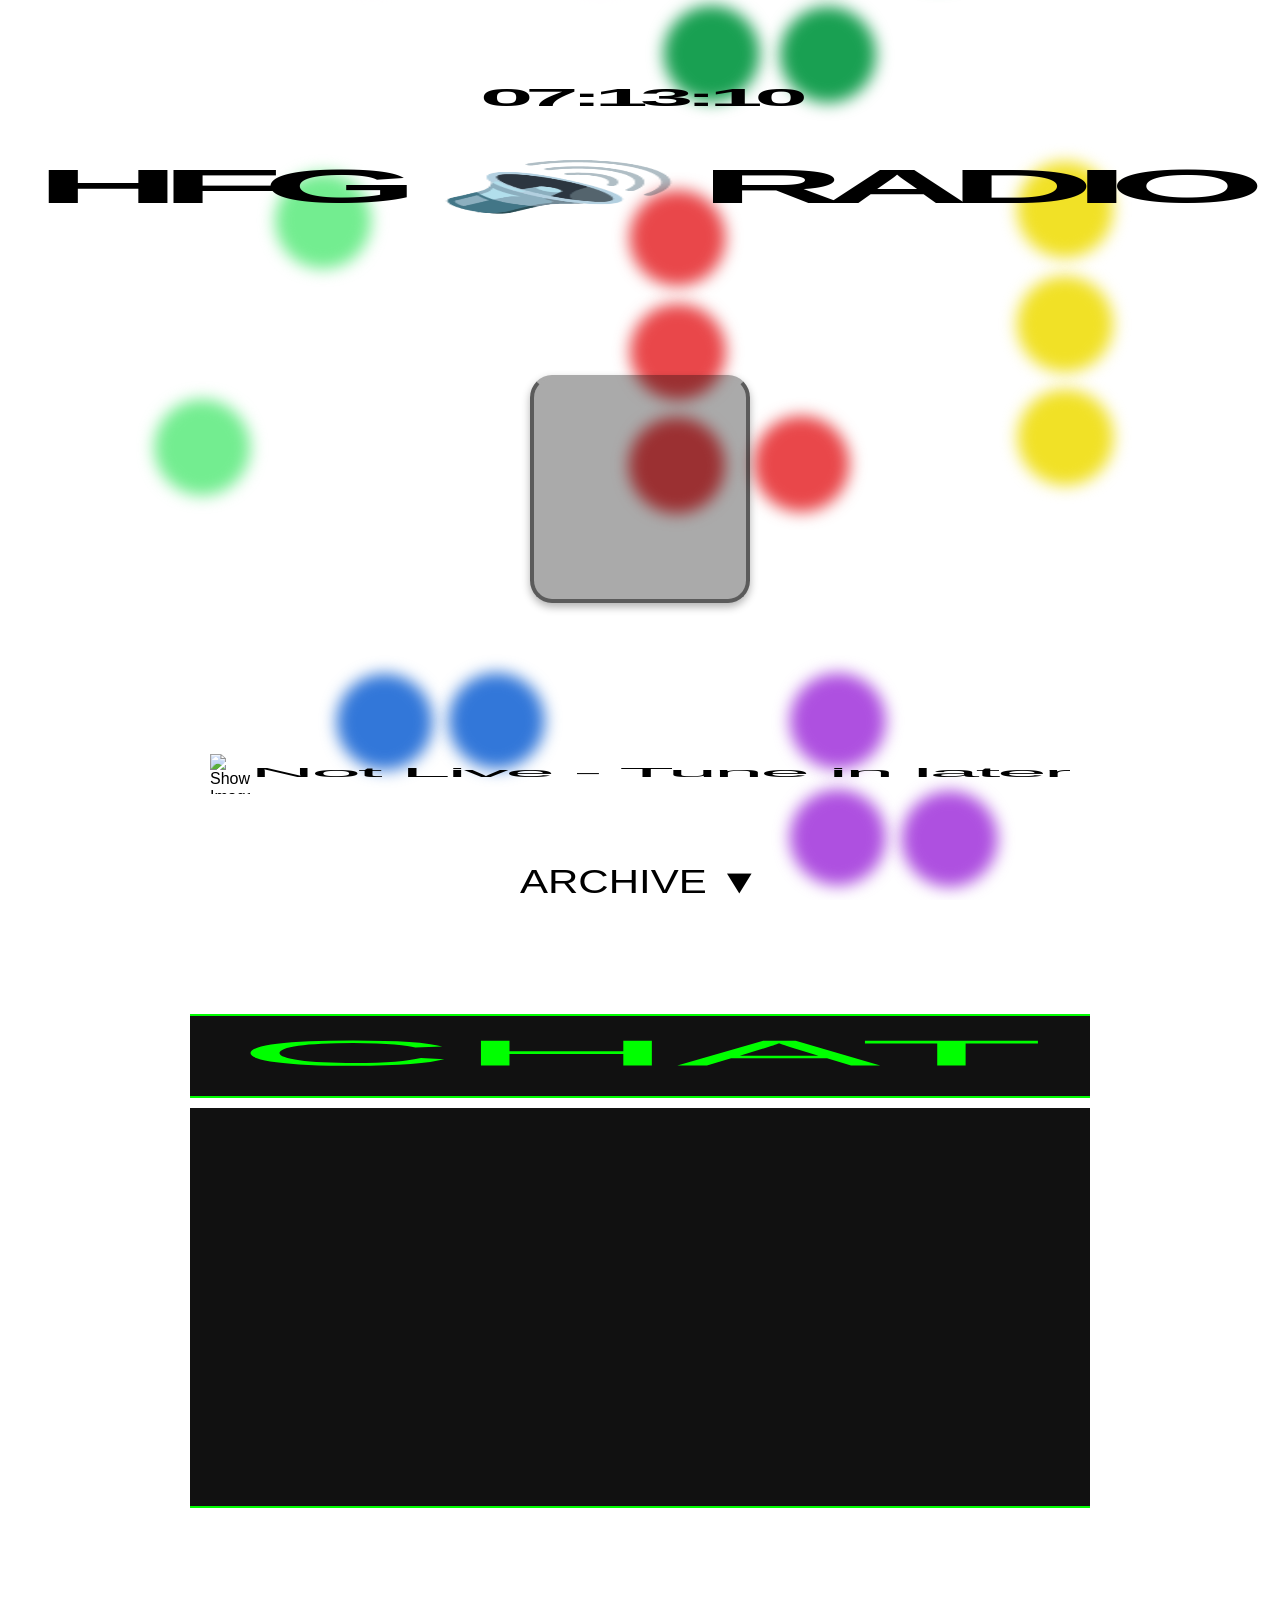
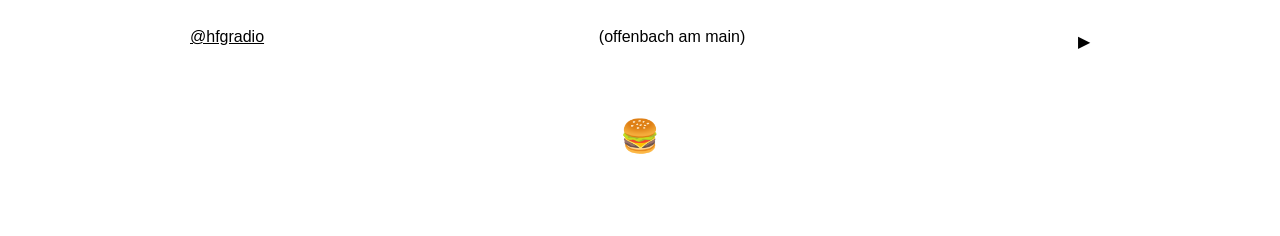
==== index.html @ ab72d92b "first commit" ====
<!DOCTYPE html>
<html lang="de">
<head>
    <meta charset="UTF-8">
    <meta name="viewport" content="width=device-width, initial-scale=1.0, maximum-scale=1.0, user-scalable=0" >
 <title>HFG 🔊 RADIO</title>
    <link rel="icon" href="/icon.png" type="image/x-icon">
    <link rel="apple-touch-icon" href="/icon.png">
    <meta name="description" content="hfg radio - a radio station for the Hochschule für Gestaltung Offenbach.">
    <meta name="keywords" content="hfg, radio, Hochschule für Gestaltung Offenbach, Offenbach, hfgstation, hfgstation.de">
    <meta name="author" content="hfgradio.de">
    <meta property="og:title" content="hfg radio">
    <meta property="og:description" content="hfg radio - a radio station for the Hochschule für Gestaltung Offenbach.">
    <meta property="og:image" content="https://hfgstation.de/icon.png">
    <meta property="og:url" content="https://hfgstation.de">
    <meta property="og:type" content="website">
    <meta property="og:site_name" content="hfg radio">
    <meta name="twitter:card" content="summary_large_image">
    <meta name="twitter:title" content="hfg radio">
    <meta name="twitter:description" content="hfg radio - a radio station for the Hochschule für Gestaltung Offenbach.">
    <meta name="twitter:image" content="https://hfgstation.de/icon.png">
    <meta name="twitter:site" content="@hfgradio">
    <meta name="twitter:creator" content="@hfgradio">
    <link rel="stylesheet" href="/assets/styles.css">
</head>
<body>
    
    
            <div class="live-banner" id="liveBanner">
            <div class="marquee">
                <div class="marquee-content">
                    <svg viewBox="0 0 400 80" preserveAspectRatio="none" class="marquee-text">
                        <text x="50%" y="50%" text-anchor="middle" dominant-baseline="middle" fill="red" textLength="90%" lengthAdjust="spacingAndGlyphs">LIVE</text>
                    </svg>
                    <svg viewBox="0 0 400 80" preserveAspectRatio="none" class="marquee-text">
                        <text x="50%" y="50%" text-anchor="middle" dominant-baseline="middle" fill="red" textLength="90%" lengthAdjust="spacingAndGlyphs">LIVE</text>
                    </svg>
                    <svg viewBox="0 0 400 80" preserveAspectRatio="none" class="marquee-text">
                        <text x="50%" y="50%" text-anchor="middle" dominant-baseline="middle" fill="red" textLength="90%" lengthAdjust="spacingAndGlyphs">LIVE</text>
                    </svg>
                    <svg viewBox="0 0 400 80" preserveAspectRatio="none" class="marquee-text">
                        <text x="50%" y="50%" text-anchor="middle" dominant-baseline="middle" fill="red" textLength="90%" lengthAdjust="spacingAndGlyphs">LIVE</text>
                    </svg>
                    <svg viewBox="0 0 400 80" preserveAspectRatio="none" class="marquee-text">
                        <text x="50%" y="50%" text-anchor="middle" dominant-baseline="middle" fill="red" textLength="90%" lengthAdjust="spacingAndGlyphs">LIVE</text>
                    </svg>
                    <svg viewBox="0 0 400 80" preserveAspectRatio="none" class="marquee-text">
                        <text x="50%" y="50%" text-anchor="middle" dominant-baseline="middle" fill="red" textLength="90%" lengthAdjust="spacingAndGlyphs">LIVE</text>
                    </svg>
                    <svg viewBox="0 0 400 80" preserveAspectRatio="none" class="marquee-text">
                        <text x="50%" y="50%" text-anchor="middle" dominant-baseline="middle" fill="red" textLength="90%" lengthAdjust="spacingAndGlyphs">LIVE</text>
                    </svg>
                    <svg viewBox="0 0 400 80" preserveAspectRatio="none" class="marquee-text">
                        <text x="50%" y="50%" text-anchor="middle" dominant-baseline="middle" fill="red" textLength="90%" lengthAdjust="spacingAndGlyphs">LIVE</text>
                    </svg>
                    <svg viewBox="0 0 400 80" preserveAspectRatio="none" class="marquee-text">
                        <text x="50%" y="50%" text-anchor="middle" dominant-baseline="middle" fill="red" textLength="90%" lengthAdjust="spacingAndGlyphs">LIVE</text>
                    </svg>
                </div>
            </div>
        </div>
       
    <div class="offline-notification" id="offlineNotification">
        <div class="notification-content">
            <div class="notification-text">Not live atm but listen to our archive instead</div>
            <div class="notification-arrow">↓</div>
        </div>
    </div>

    <div class="main-content">

    <div class="clock-section">
        <svg viewBox="0 0 300 60" preserveAspectRatio="none" class="clock-text">
            <text class="clock-text" id="clockText" x="50%" y="50%" text-anchor="middle" dominant-baseline="middle"
                    fill="black" letter-spacing="-3px" textLength="80%" lengthAdjust="spacingAndGlyphs"
                  font-size="36px">00:00:00</text>
        </svg>
    </div>

        <div class="title-section">
            <svg class="title" preserveAspectRatio="none" style="width: 100vw; height: 100px; margin-left: 20px; margin-right: 20px;">
                <text class="title-text" x="50%" y="50%" text-anchor="middle" dominant-baseline="middle" fill="black" letter-spacing="-5px" font-family="'Helvetica-lokal', sans-serif" font-weight="600" textLength="96%" lengthAdjust="spacingAndGlyphs" font-size="48px">
                    HFG 🔊 RADIO
                </text>
            </svg>
        </div>
        
        <div class="player-container">
            <div id="airtime-player-container">
                <iframe id="airtime-widget" frameborder="0" 
                    src="https://hfgradio.airtime.pro/embed/player?stream=auto&title=0"></iframe>
            </div>
        </div>
    
        <div class="track-info-container">
            
            <div class="current-show-banner" id="currentShowBanner">
    <div class="show-info">
        <img id="currentShowImage" class="show-image" src="" alt="Show Image" />
        <svg viewBox="0 0 400 80" preserveAspectRatio="none" class="show-title-svg">
            <text id="currentShowTitle" x="50%" y="50%" text-anchor="middle" dominant-baseline="middle"
                  fill="black" letter-spacing="-1px" font-family="'Helvetica-lokal', sans-serif"
                  textLength="100%" lengthAdjust="spacingAndGlyphs" font-size="26px">Not Live - Tune in later</text>
        </svg>
    </div>
</div>
           <!-- <div class="now-playing-banner" id="nowPlayingBanner">
                <div class="track-info">
                    <svg viewBox="0 0 400 80" preserveAspectRatio="none" class="label-text">
                        <text x="50%" y="50%" text-anchor="middle" dominant-baseline="middle" fill="black" font-family="Helvetica, Arial, sans-serif" textLength="90%" lengthAdjust="spacingAndGlyphs" font-size="26px">NOW PLAYING:</text>
                    </svg>
                    <div class="marquee">
                        <div class="marquee-content">
                            <svg viewBox="0 0 400 80" preserveAspectRatio="none" class="marquee-text">
                                <text id="nowPlayingText" x="50%" y="50%" text-anchor="middle" dominant-baseline="middle" fill="black" font-family="Helvetica, Arial, sans-serif" textLength="90%" lengthAdjust="spacingAndGlyphs">Not Live atm</text>
                            </svg>
                        </div>
                    </div>
                </div>
            </div>
    
            <div class="next-up-banner" id="nextUpBanner">
                <div class="track-info">
                    <svg viewBox="0 0 400 80" preserveAspectRatio="none" class="label-text">
                        <text x="50%" y="50%" text-anchor="middle" dominant-baseline="middle" fill="black" font-family="Helvetica, Arial, sans-serif" textLength="90%" lengthAdjust="spacingAndGlyphs" font-size="26px">NEXT UP:</text>
                    </svg>
                    <div class="marquee">
                        <div class="marquee-content">
                            <svg viewBox="0 0 400 80" preserveAspectRatio="none" class="marquee-text">
                                <text id="nextUpText" x="50%" y="50%" text-anchor="middle" dominant-baseline="middle" fill="black" font-family="Helvetica, Arial, sans-serif" textLength="90%" lengthAdjust="spacingAndGlyphs">Not Live atm</text>
                            </svg>
                        </div>
                    </div>
                </div>
            </div>
        </div>-->
        
   <!--     <div class="calendar-section">
            <div id="toggleCalendar" class="toggle-header">
                <svg viewBox="0 0 300 80" preserveAspectRatio="none" class="header-text">
                    <text x="50%" y="50%" text-anchor="middle" dominant-baseline="middle" fill="black" textLength="80%" lengthAdjust="spacingAndGlyphs" font-size="34px">UPCOMING SHOWS ▼</text>
                </svg>
                    </div>
            <div id="calendarContainer" class="calendar-container">
                <div id="calendarContent" class="calendar-content">
                </div>
            </div>
        </div>-->


        <div class="past-shows">
            <div class="toggle-header" id="toggleHeader">
                <svg viewBox="0 0 300 80" preserveAspectRatio="none" class="header-text">
                    <text x="50%" y="50%" text-anchor="middle" dominant-baseline="middle" fill="black" textLength="80%" lengthAdjust="spacingAndGlyphs" font-size="34px">ARCHIVE ▼</text>
                </svg>
            </div>
            <div class="shows-container" id="showsContainer">
                <iframe 
                    width="100%"
                    height="450" 
                    scrolling="no" 
                    frameborder="no" 
                    allow="autoplay" 
                    src="https://w.soundcloud.com/player/?url=https%3A//soundcloud.com/hfg-radio&color=%2300ff00&auto_play=false&hide_related=false&show_comments=true&show_user=true&show_reposts=false&show_teaser=true">
                </iframe>
            </div>
        </div>

        
        <div class="chat-banner">
            <svg viewBox="0 0 400 80" preserveAspectRatio="none" style="width:100%;height:80px;">
                <text x="50%" y="50%" text-anchor="middle" dominant-baseline="middle" fill="#00ff00" font-family="'Helvetica-lokal', sans-serif" font-size="36px" textLength="90%" lengthAdjust="spacingAndGlyphs">CHAT</text>
            </svg>
        </div>
        <div class="chat-wrapper" id="chatWrapper">
            <script id="cid0020000406580204237" data-cfasync="false" async src="//st.chatango.com/js/gz/emb.js" style="width: 100%;height: 400px;">{"handle":"hfgstation","arch":"js","styles":{"a":"00ff00","b":100,"c":"000000","d":"000000","k":"00ff00","l":"00ff00","m":"00ff00","p":"10","q":"00ff00","r":100}}</script>
        </div>


        <!-- Mobile chat button -->
        <a href="https://hfgstation.chatango.com/" target="_blank" rel="noopener noreferrer">
            <svg viewBox="0 0 400 100" preserveAspectRatio="none" class="mobile-chat-button">
                <text x="50%" y="50%" text-anchor="middle" dominant-baseline="middle" fill="rgb(0, 255, 0)" textLength="100%" lengthAdjust="spacingAndGlyphs">CHAT</text>
            </svg>
        </a>

<footer class="footer">
  <span class="footer-copyright"><a href="https://instagram.com/hfgradio" target="_blank" rel="noopener">@hfgradio</a></span>
 <span class="location">(offenbach am main)</span>

  
  <details class="footer-details">
    <summary class="footer-summary"></summary>
    <div class="footer-info">
      idea and concept: <a href="https://instagram.com/mabirino" target="_blank" rel="noopener">Nicolas Marino</a> <br> website: <a href="https://instagram.com/piquedeux" target="_blank" rel="noopener">Moritz Gauss</a>
    </div>
  </details>
</footer>

<button id="toggleDotsBtn" title="Toggle Dots" style="background:none;border:none;font-size:2rem;cursor:pointer;display:inline-block;vertical-align:middle;text-align:center;">🍔</button>



       <!-- <div class="headphone-background">
        <img src="headphones.svg" alt="Headphone Background" />
    </div>-->
 <canvas id="dotPatternCanvas"></canvas>


<script src="/assets/script.js"></script>
<script src="/extras/dots.js"></script>
</body>
</html>
---- assets/styles.css ----
body {
    margin: 0;
    background: #fff;
    color: #000;
    font-family: 'Helvetica-lokal', sans-serif;
    text-align: center;
    position: relative;
    display: flex;
    flex-direction: column;
    overflow-x: hidden;
    width: 100%;
    box-sizing: border-box;
}

@font-face {
  font-family: 'Helvetica-lokal';
  src: url('assets/Helvetica.woff') format('woff');
  font-weight: normal;
  font-style: normal;
}


::selection {
    color: black;
    background: red;

}

.main-content {
    flex: 1 0 auto;
    display: flex;
    flex-direction: column;
    width: 100%;
    position: relative;
    padding-bottom: 60px;
    padding-top: 60px;
}

.live-banner {
    position: fixed;
    top: 0;
    height: 80px;
    background: white;
    overflow: hidden;
    display: none; 
    width: 100vw;
    left: 50%;
    transform: translateX(-50%);
    z-index: 1000;
}

.live-banner.show {
    display: block;
}

.marquee {
    display: flex;
    white-space: nowrap;
    will-change: transform;
    overflow: hidden;
    width: 100%;
}

.marquee-content {
    display: flex;
    gap: 20px;
    animation: marquee 20s linear infinite;
}

.marquee-text {
    height: 80px;
    width: 300px;
    flex-shrink: 0;
}

.live-banner.show .marquee {
    opacity: 1;
}

.banner-text {
    fill: red;
    font-family: 'Helvetica-lokal', sans-serif;
    font-weight: 700;
    font-size: 48px;
}

@keyframes marquee {
    0% { transform: translateX(0); }
    100% { transform: translateX(-100%); }
}


.player-container {
    display: flex;
    justify-content: center;
    align-items: center;
    height: 50vh;
    position: relative;
    width: 220px;
    margin: 20px auto;
}

#airtime-player-container {
    position: relative;
    width: 220px;
    height: 220px;
    border-radius: 10%;
    border: #5b5b5b 4px solid;
    border-top: #aaa 4px solid;
    margin: 0 auto;
    overflow: hidden !important;
    background: #aaa;
    box-shadow: 0 4px 8px rgba(0,0,0,0.3);
    cursor: pointer;
    transition: transform 0.3s ease;
}

#airtime-player-container:hover {
    transform: scale(1.05);
    box-shadow: 0 6px 12px rgba(0,0,0,0.4);
}

#airtime-widget {
    position: absolute;
    top: 200px; 
    left: 295px;
    width: 340px; 
    height: 340px;
    transform: scale(3);
    transform-origin: center center;
    pointer-events: all;
}

.headphone-background {
    width: 100vw;
    position: absolute;
    top: 460px;
    left: 0;
    z-index: -1;
    display: flex;
    justify-content: center;
    pointer-events: none;
    overflow: hidden;
}

.headphone-background img {
    width: 36vw;
    height: auto;
    display: block;
    object-fit: 100%;
    user-select: none;
    pointer-events: none;
}

.toggle-header {
    margin-bottom: 40px;
    padding: 20px;
    background: none;
    border: none;
    color: inherit;
    text-decoration: underline;
    cursor: pointer;
    width: 300px;
    height: 80px;
    margin: 20px auto;
}

.header-text {
    width: 100%;
    height: 100%;
}

.shows-container {
    display: none;
    width: 100%;
}

.shows-container.show {
    display: block;
    max-width: 1200px;
    margin: 0 auto;
    padding: 20px;
}

footer {
  display: flex;
  justify-content: space-between;
  align-items: center;
  flex-wrap: wrap;
  width: 100%;
  max-width: 900px;
  margin: 0 auto;
  padding: 60px 0;
  letter-spacing: 1;
  font-family: 'Helvetica-lokal', sans-serif;
  text-align: center;
  position: relative;
  background: none;
  box-sizing: border-box;
}

.footer a {
  color: inherit;
  text-decoration: underline;
}

.footer-details {
  position: relative;
  text-align: right;
}

.footer-summary {
  cursor: pointer;
  display: inline-block;
  text-decoration: none;
  outline: none;
  position: relative;
  padding-right: 10px;
  line-height: 1;
}

.footer-summary::before {
  content: "▶︎";
  position: absolute;
  right: 0;
  top: 50%;
  transform: translateY(-50%);
  transition: transform 0.2s ease;
}

.footer-details[open] .footer-summary::before {
  transform: translateY(-50%) rotate(90deg);
}

.footer-info {
  color: inherit;
  margin-top: 10px;
  text-align: right;
}

.footer-info a {
  color: inherit;
  text-decoration: none;
}

details {
  -webkit-appearance: none;
  appearance: none;
}

details summary::-webkit-details-marker,
details summary::marker {
  display: none;
}


body::-webkit-scrollbar {
    display: none;
}

body::-webkit-scrollbar-thumb {
    display: none;
}

.chat-banner {
    width: 100%;
    max-width: 900px;
    margin: 40px auto 0 auto;
    background: #111;
    border-top: 2px solid #00ff00;
    border-bottom: 2px solid #00ff00;
    box-sizing: border-box;
    text-align: center;
}

.chat-banner svg {
  display: block;
}

.chat-wrapper {
    width: 100%;
    max-width: 900px;
    margin: 0 auto 40px auto;
    background: #111;
    border-bottom: 2px solid #00ff00;
    box-sizing: border-box;
    min-height: 400px;
    display: block;
    overflow: hidden;
}

.chat-section {
    gap: 0;
    width: 100%;
}

.mobile-chat-button {
    display: none;
}

.track-info-container {
    width: 100%;
    max-width: 940px;
    margin: 0 auto;
    padding: 20px;
    box-sizing: border-box;
    display: flex;
    flex-direction: column;
    gap: 10px;
    align-items: center;
}

.current-show-banner {
    display: flex;
    align-items: center;
    justify-content: center;
    width: 100%;
    margin: 0 auto;
    padding-left: 20px;
    padding-right: 20px;
    box-sizing: border-box;
}

.show-info {
    display: flex;
    align-items: center;
    gap: 0;
    width: 100%;
}

.show-title-svg {
    width: 100%;
    height: 40px;
    flex-grow: 1;
}

.show-image {
    width: 40px;
    height: 40px;
    object-fit: cover;
    flex-shrink: 0;
}

.now-playing-banner, .next-up-banner {
    width: 100%;
    height: 60px;
    overflow: hidden;
    box-sizing: border-box;
}

.now-playing-banner, .next-up-banner {
    width: 100%;
    height: 60px;
    overflow: hidden;
    margin: 5px 0;
    box-sizing: border-box;
}

.track-info {
    display: flex;
    align-items: center;
    justify-content: center;
    padding: 0 10px;
    width: 100%;
    box-sizing: border-box;
    gap: 10px;
}

.label-text {
    width: 120px;
    height: 60px;
}

.clock-section {
    width: 400px;
    height: 40px;
    margin: 20px auto;
}

.clock-text {
    width: 100%;
    height: 100%;
}

#clockText {
    font-family: 'Helvetica-lokal', sans-serif;
    font-weight: 700;
}

.location {
   font-size: 16px;
   margin-top: 0;
    margin-bottom: 0;
}

.calendar-section {
    margin: 20px 0;
}


.title-section {
    width: 100%;
    overflow: hidden;
    padding: 0;
    box-sizing: border-box;
}

.title-section .title {
    width: 100% !important;
    margin: 0 !important;
    padding-left: 10px;
    padding-right: 10px;
    box-sizing: border-box;
}

.calendar-time {
    display: flex;
    flex-direction: column;
    align-items: center;
    gap: 5px;
    margin-bottom: 10px;
}

.calendar-container {
    max-height: 0;
    overflow: hidden;
    transition: max-height 0.3s ease-out;
    width: 100%;
}

.calendar-container.show {
    max-height: none;
}

.calendar-content {
    display: grid;
    grid-template-columns: repeat(4, 1fr);
    gap: 20px;
    padding: 20px;
    width: 100%;
    max-width: 1200px;
    margin: 0 auto;
    justify-items: center;
}

.calendar-item {
    position: relative;
    width: 100%;
    max-width: 280px;
    aspect-ratio: 1;
    perspective: 1000px;
    cursor: pointer;
    margin-bottom: 20px;
}

.calendar-item .show-inner {
    position: relative;
    width: 100%;
    height: 100%;
    transform-style: preserve-3d;
    transition: transform 0.6s;
}

.calendar-item .show-front,
.calendar-item .show-back {
    position: absolute;
    width: 100%;
    height: 100%;
    backface-visibility: hidden;
    background: #fff;
    padding: 15px;
    box-sizing: border-box;
}

.calendar-item .show-back {
    transform: rotateY(180deg);
    overflow: hidden;
}

.calendar-item .show-back iframe {
    width: 100%;
    height: 100%;
    border: 0;
}

.calendar-time {
    text-align: center;
    margin-bottom: 15px;
}

.calendar-time .day {
    display: block;
    font-weight: bold;
    color: #000000;
    font-size: 1.2em;
    margin-bottom: 5px;
}

.calendar-time .time {
    display: block;
    font-size: 1.1em;
}

.calendar-details {
    text-align: left;
    padding: 10px 0;
}

.calendar-details h3 {
    margin: 0 0 10px 0;
    font-size: 1.1em;
}

.calendar-details p {
    margin: 0;
    font-size: 0.9em;
    line-height: 1.4;
}

.back-button {
    position: absolute;
    top: 10px;
    left: 10px;
    background: none;
    border: none;
    cursor: pointer;
    z-index: 10;
    width: 40px;
    height: 40px;
    display: flex;
    align-items: center;
    justify-content: center;
    color: #000;
    transform: rotate(0deg);
    transition: transform 0.3s ease;
}

.back-button::before {
    content: "↩";
    font-size: 28px;
}

.back-button:hover {
    transform: scale(1.1);
}


.offline-notification {
    position: fixed;
    left: 50%;
    top: 0;
    display: none;
    transform: translate(-50%, -120%);
    background: rgba(53, 53, 53, 0.9);
    backdrop-filter: blur(10px);
    -webkit-backdrop-filter: blur(10px);
    border: #5b5b5b 4px solid;
    border-top: #aaa 4px solid;
    padding: 16px 20px;
    border-radius: 14px;
    margin: 10px 0 0 0;
    z-index: 1000;
    color: #c1c1c1;
    width: auto;
    max-width: 90%;
    cursor: pointer;
    transition: transform 0.5s cubic-bezier(0.4, 0, 0.2, 1), opacity 0.5s cubic-bezier(0.4, 0, 0.2, 1);
    opacity: 0;
    visibility: hidden;
    box-shadow: 0 8px 32px rgba(0,0,0,0.18);
    text-align: center;
}

.offline-notification.show {
    transform: translate(-50%, 30px);
    opacity: 1;
    visibility: visible;
}

.offline-notification.hide {
    transform: translate(-50%, -120%);
    opacity: 0;
    visibility: hidden;
}

.notification-content {
    display: flex;
    flex-direction: column;
    align-items: center;
    gap: 8px;
}

.notification-text {
    font-size: 16px;
    font-weight: 300;
}

.notification-arrow {
    font-size: 20px;
    animation: bounce 1s infinite;
}

@keyframes bounce {
    0%, 20%, 50%, 80%, 100% {
        transform: translateY(0);
    }
    40% {
        transform: translateY(-10px);
    }
    60% {
        transform: translateY(-5px);
    }
}

/* Mobile styles */
@media (max-width: 768px) {

.player-container {
    margin: 0 auto;
}

    .toggle-header {
    font-size: 26px;
    margin-bottom: 40px;
    border-radius: 10px;
    padding: 20px;
    background: none;
    border: none;
    color: inherit;
    text-decoration: underline;
    cursor: pointer;
    width: 200px;
    height: 60px;
}

.live-banner {
    height: 60px;
    }
    
    .marquee-text text {
        transform: scaleX(0.8); 
    }

.location {
   font-size: 12px;
}

.headphone-background {
    top: 480px;
}

.headphone-background img {
    width: 140vw;
    object-fit: 100%;
}

    .chat-wrapper {
        display: none !important;
    }

.chat-banner {
    display: none !important;
}

    .mobile-chat-button {
        display: block;
        position: fixed;
        bottom: 10px;
        right: 10px;
        width: 140px;
        height: 60px;
        cursor: pointer;
        z-index: 1001;
    }

    .track-info-container {
        padding: 10px;
        max-width: 95%;
    }

    .show-image {
    width: 30px;
    height: 30px;
}

    .title-section {
        width: 100%;
        padding: 0;
        margin: 0;
    }

    .title-section .title {
        width: 100% !important;
        margin: 0 !important;
        box-sizing: border-box;
    }

    .track-info {
        width: 100%;
        box-sizing: border-box;
        padding: 0 5px;
    }


    .clock-section {
        width: 200px;
        height: 20px;
    }


    .calendar-content {
        grid-template-columns: 1fr;
        gap: 15px;
        padding: 10px;
    }

    .calendar-item {
        max-width: 300px;
        margin: 0 auto;
    }

    .calendar-content {
        grid-template-columns: 1fr;
        gap: 15px;
        padding: 10px;
    }


    .calendar-item {
        max-width: 280px;
        margin: 0 auto;
    }

    .shows-container.show {
        padding: 10px;
        max-width: 90%;
    }
    .track-info-container {
        padding: 5px;
        max-width: 100%;
    }

    .main-content {
        padding-bottom: 120px;
    }

    .notification-text {
        font-size: 12px;
    }

.notification-arrow {
    font-size: 14px;
    animation: none;
}

    .calendar-content {
        gap: 10px;
        padding: 10px;
    }

    .calendar-item {
        max-width: 280px;
    }

    footer {
    flex-direction: column;
    align-items: stretch;
    text-align: left;
    gap: 10px;
    padding: 60px 20px;
  }

  .footer-details {
    text-align: right;
  }
}

/* Dark mode */
@media (prefers-color-scheme: dark) {
    body {
        background: #000;
        color: #fff;
    }

    ::selection {
    color: white;
    background: red;
    }
    
    .live-banner {
    background: black;
    }
    
    .clock-text {
        fill: #fff !important;
    }
    .title-text {
        fill: #fff !important;
    }

    #currentShowTitle {
        fill: #fff !important;
    }

    .play-button {
        background: #444;
        color: #fff;
    }
    .now-playing-banner text, .next-up-banner text {
        fill: #fff !important;
    }
    .toggle-header svg text {
        fill: white;
    }
    .label-text text, .marquee-text:not(.live-banner .marquee-text) text {
        fill: white;
    }
    .footer {
        background: #000; /* Dark mode background */
    }
    
    .calendar-time .day {
        color: #ffffff;
    }

    .back-button {
        color: #fff;
    }
    
    .calendar-item .show-front,
    .calendar-item .show-back {
        background: #000;
    }
}
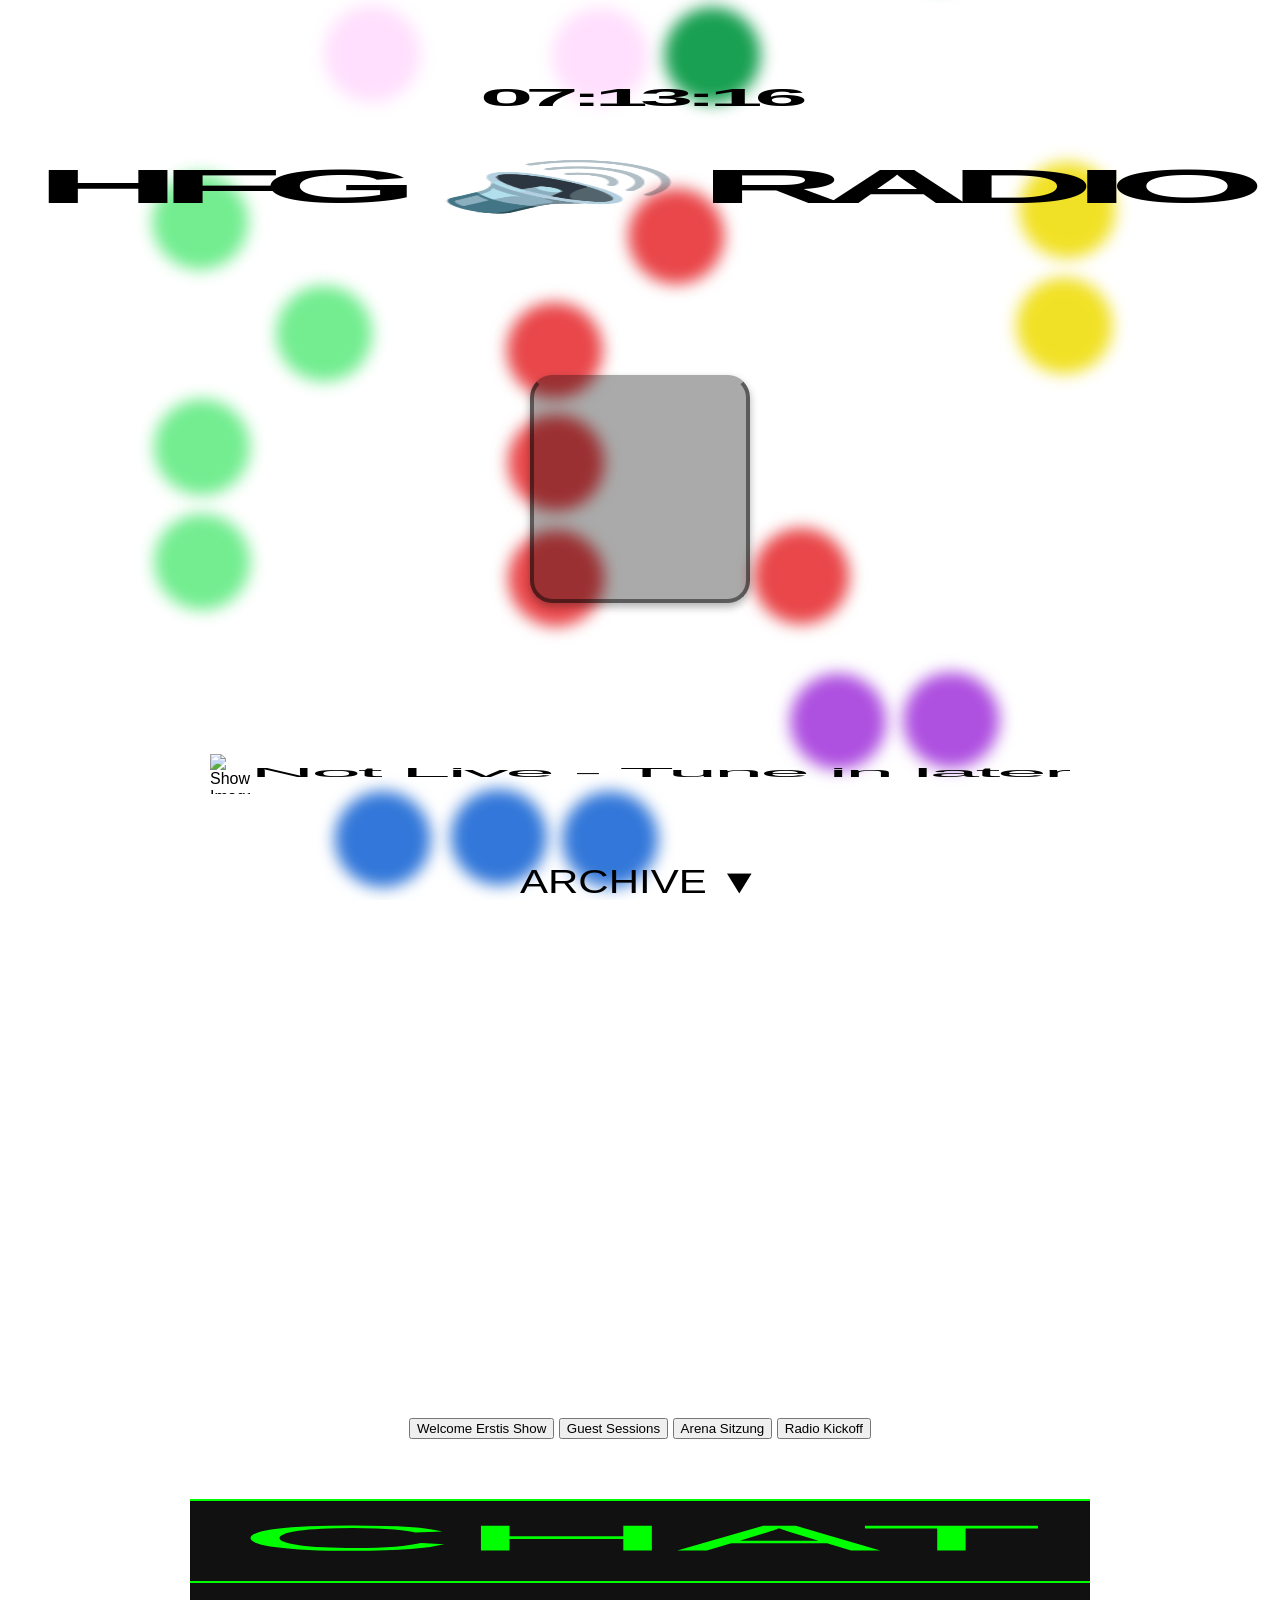
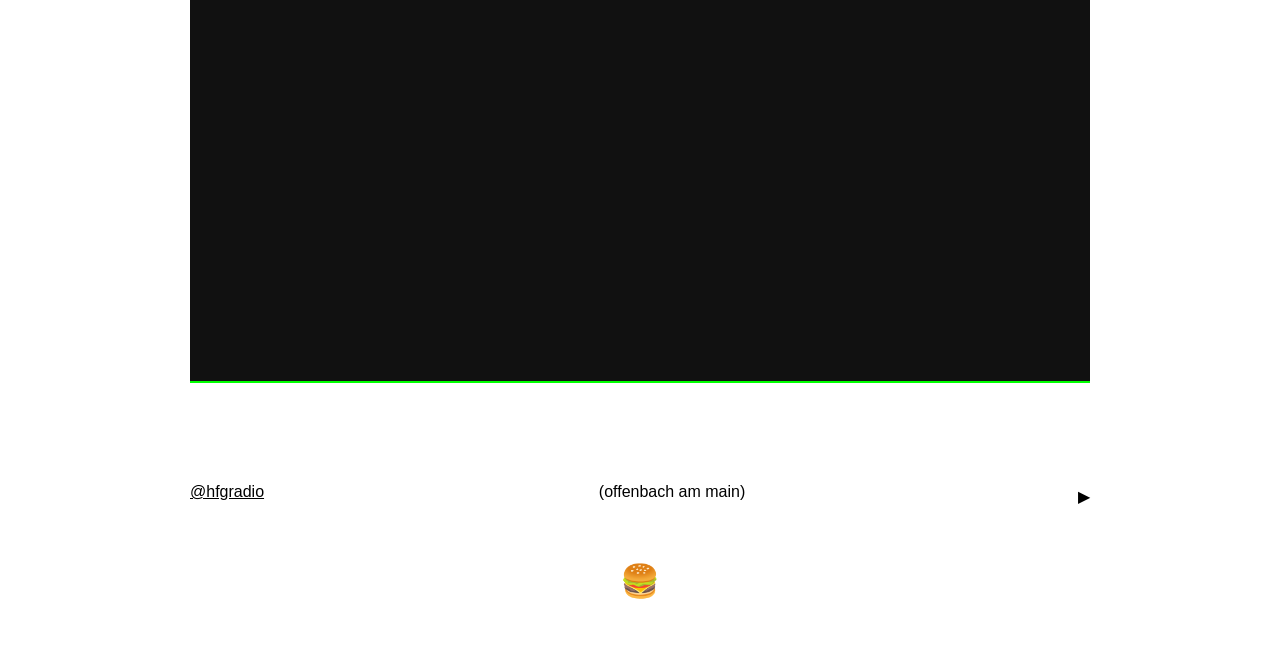
==== commit b1efeedd: "gkj" ====
--- a/index.html
+++ b/index.html
@@ -154,15 +154,46 @@
                     <text x="50%" y="50%" text-anchor="middle" dominant-baseline="middle" fill="black" textLength="80%" lengthAdjust="spacingAndGlyphs" font-size="34px">ARCHIVE ▼</text>
                 </svg>
             </div>
-            <div class="shows-container" id="showsContainer">
-                <iframe 
-                    width="100%"
-                    height="450" 
-                    scrolling="no" 
-                    frameborder="no" 
-                    allow="autoplay" 
-                    src="https://w.soundcloud.com/player/?url=https%3A//soundcloud.com/hfg-radio&color=%2300ff00&auto_play=false&hide_related=false&show_comments=true&show_user=true&show_reposts=false&show_teaser=true">
-                </iframe>
+
+<div id="shows-container" id="showsContainer">
+  <iframe
+    id="soundcloud-player"
+    width="100%"
+    height="450"
+    scrolling="no"
+    frameborder="no"
+    allow="autoplay"
+  ></iframe>
+
+  <div id="shows-buttons">
+    <button data-id="2095966307">Welcome Erstis Show</button>
+    <button data-id="2094006388">Guest Sessions</button>
+    <button data-id="2093512978">Arena Sitzung</button>
+    <button data-id="2092692735">Radio Kickoff</button>
+  </div>
+</div>
+
+<script>
+  const player = document.getElementById("soundcloud-player");
+  const buttons = document.querySelectorAll("#playlist-buttons button");
+
+  const baseURL = "https://w.soundcloud.com/player/?url=https%3A//api.soundcloud.com/playlists/soundcloud%253Aplaylists%253A";
+  const params = "&color=%2364eb84&auto_play=false&hide_related=false&show_comments=true&show_user=true&show_reposts=false&show_teaser=true";
+
+  function loadPlaylist(id) {
+    player.src = `${baseURL}${id}${params}`;
+  }
+
+  // Standardmäßig erste Playlist laden
+  loadPlaylist(buttons[0].dataset.id);
+
+  buttons.forEach(button => {
+    button.addEventListener("click", () => {
+      loadPlaylist(button.dataset.id);
+    });
+  });
+</script>
+
             </div>
         </div>
 
--- a/assets/styles.css
+++ b/assets/styles.css
@@ -176,11 +176,16 @@
 }
 
 .shows-container.show {
-    display: block;
-    max-width: 1200px;
-    margin: 0 auto;
-    padding: 20px;
-}
+  display: flex;
+  flex-wrap: wrap;
+  justify-content: center;
+  max-width: 1200px;
+ margin: 0 auto; text-align: center;}
+
+.shows-buttons {
+margin-top: 1rem; display: flex; justify-content: center; gap: 10px;
+}
+
 
 footer {
   display: flex;
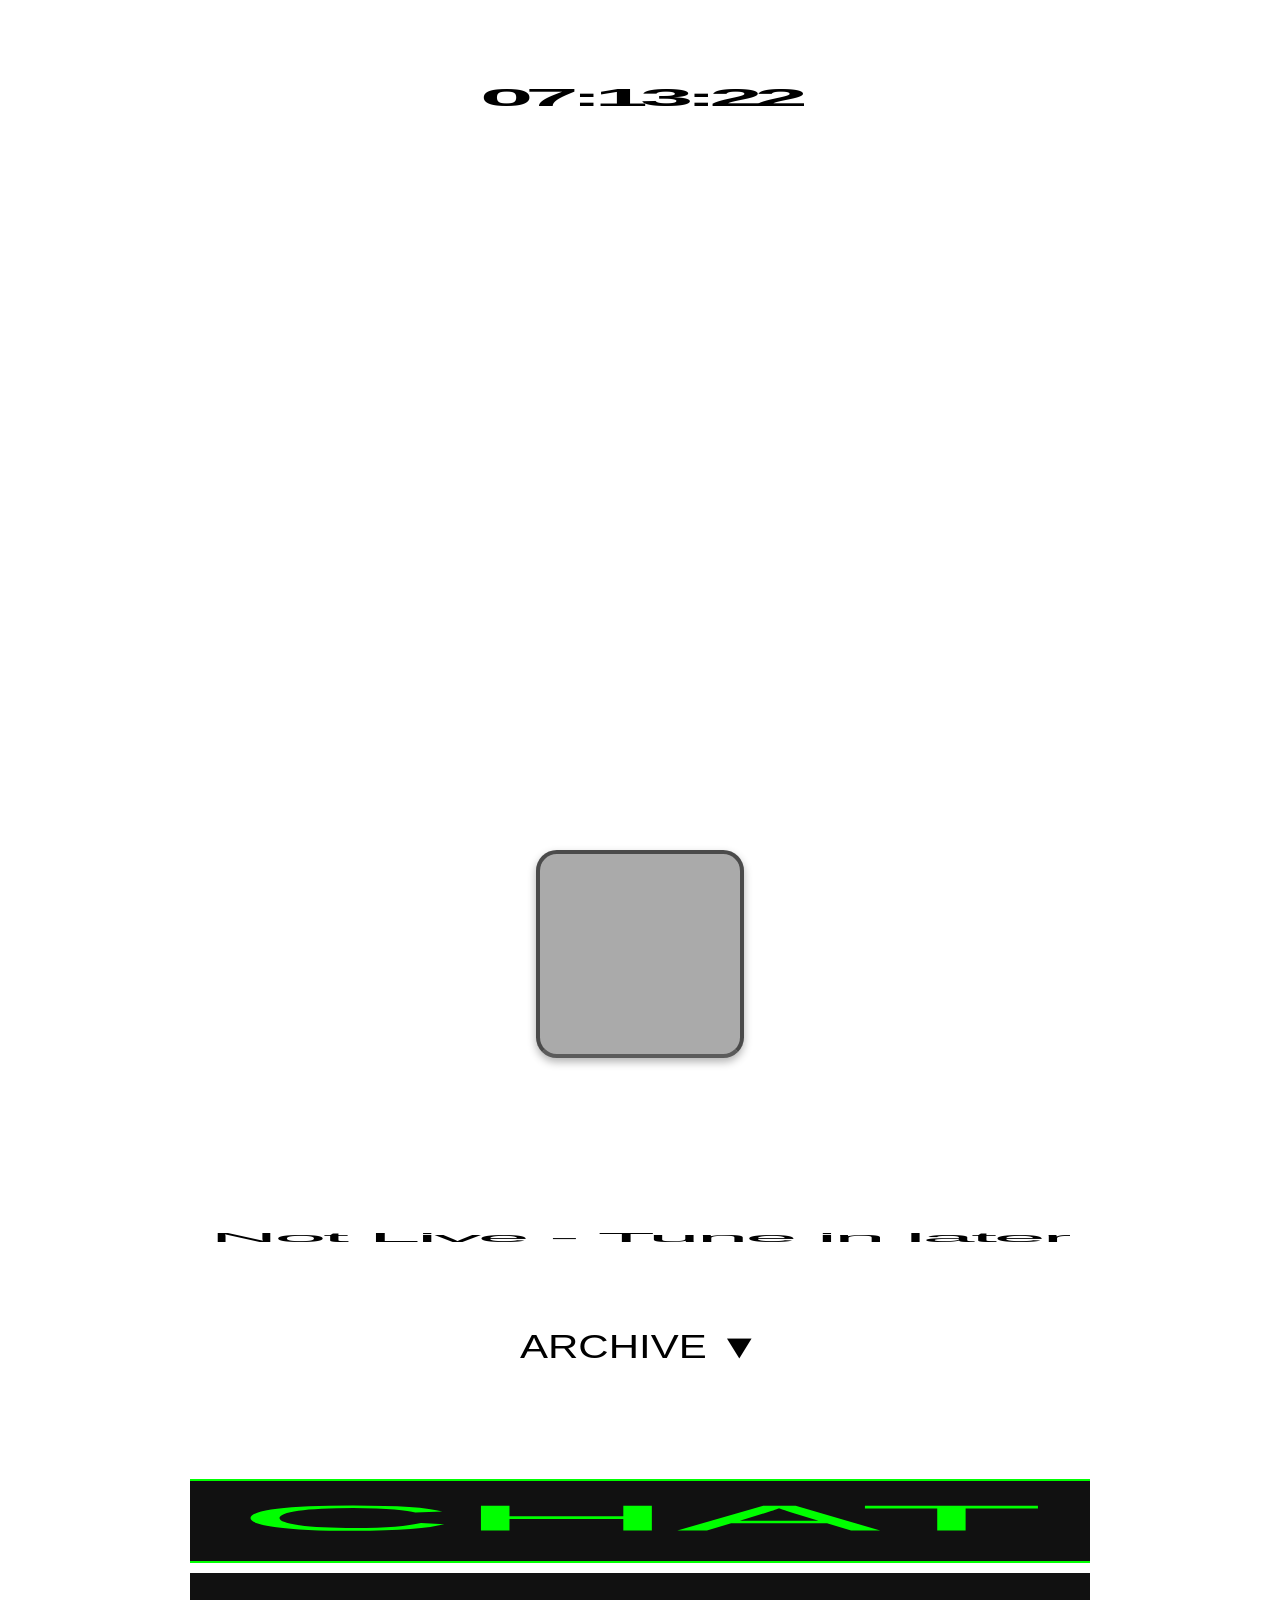
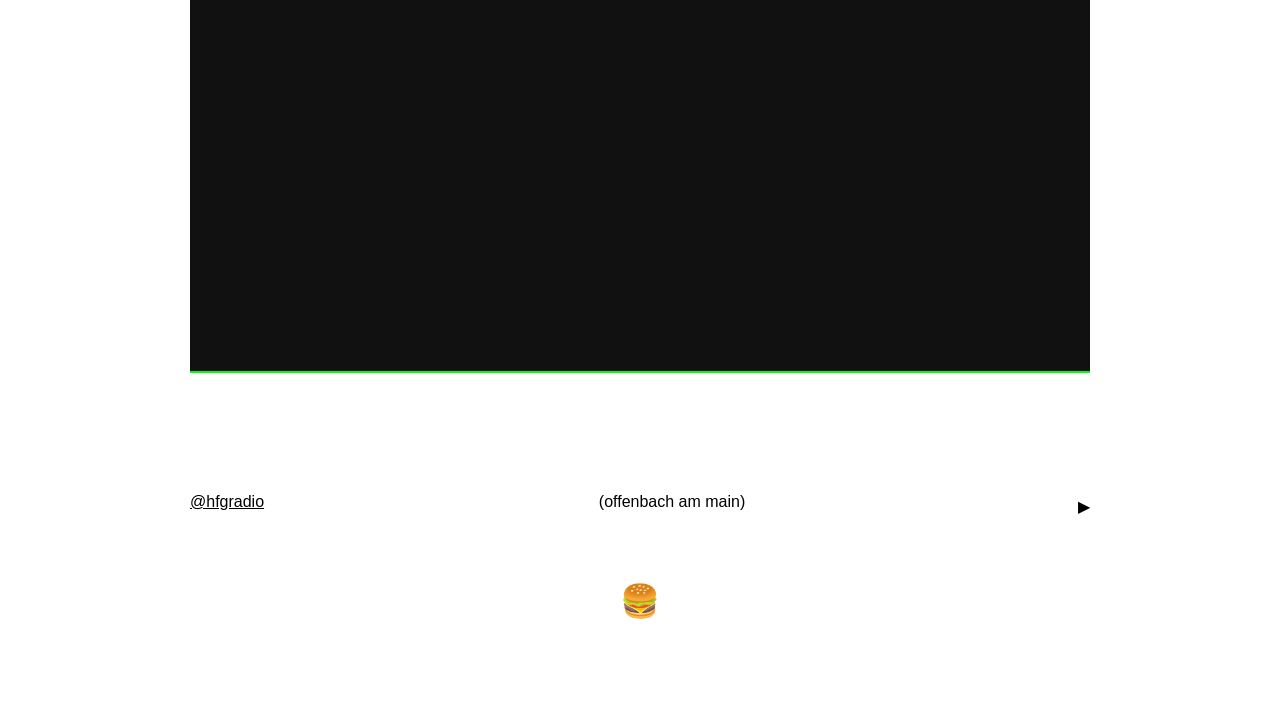
==== commit 5713cb20: "setup2" ====
--- a/index.html
+++ b/index.html
@@ -22,6 +22,8 @@
     <meta name="twitter:site" content="@hfgradio">
     <meta name="twitter:creator" content="@hfgradio">
     <link rel="stylesheet" href="/assets/styles.css">
+    <link rel="stylesheet" href="/assets/livestream.css">
+
 </head>
 <body>
     
@@ -29,21 +31,6 @@
             <div class="live-banner" id="liveBanner">
             <div class="marquee">
                 <div class="marquee-content">
-                    <svg viewBox="0 0 400 80" preserveAspectRatio="none" class="marquee-text">
-                        <text x="50%" y="50%" text-anchor="middle" dominant-baseline="middle" fill="red" textLength="90%" lengthAdjust="spacingAndGlyphs">LIVE</text>
-                    </svg>
-                    <svg viewBox="0 0 400 80" preserveAspectRatio="none" class="marquee-text">
-                        <text x="50%" y="50%" text-anchor="middle" dominant-baseline="middle" fill="red" textLength="90%" lengthAdjust="spacingAndGlyphs">LIVE</text>
-                    </svg>
-                    <svg viewBox="0 0 400 80" preserveAspectRatio="none" class="marquee-text">
-                        <text x="50%" y="50%" text-anchor="middle" dominant-baseline="middle" fill="red" textLength="90%" lengthAdjust="spacingAndGlyphs">LIVE</text>
-                    </svg>
-                    <svg viewBox="0 0 400 80" preserveAspectRatio="none" class="marquee-text">
-                        <text x="50%" y="50%" text-anchor="middle" dominant-baseline="middle" fill="red" textLength="90%" lengthAdjust="spacingAndGlyphs">LIVE</text>
-                    </svg>
-                    <svg viewBox="0 0 400 80" preserveAspectRatio="none" class="marquee-text">
-                        <text x="50%" y="50%" text-anchor="middle" dominant-baseline="middle" fill="red" textLength="90%" lengthAdjust="spacingAndGlyphs">LIVE</text>
-                    </svg>
                     <svg viewBox="0 0 400 80" preserveAspectRatio="none" class="marquee-text">
                         <text x="50%" y="50%" text-anchor="middle" dominant-baseline="middle" fill="red" textLength="90%" lengthAdjust="spacingAndGlyphs">LIVE</text>
                     </svg>
@@ -77,13 +64,13 @@
         </svg>
     </div>
 
-        <div class="title-section">
-            <svg class="title" preserveAspectRatio="none" style="width: 100vw; height: 100px; margin-left: 20px; margin-right: 20px;">
-                <text class="title-text" x="50%" y="50%" text-anchor="middle" dominant-baseline="middle" fill="black" letter-spacing="-5px" font-family="'Helvetica-lokal', sans-serif" font-weight="600" textLength="96%" lengthAdjust="spacingAndGlyphs" font-size="48px">
-                    HFG 🔊 RADIO
-                </text>
-            </svg>
-        </div>
+    <div>   
+    <div class="logo-container" id="logoContainer">
+        <div class="logo-fill" aria-hidden="true"></div>
+        <img src="assets/logofinalb.png" alt="HFG RADIO Logo" class="logo-img logo-light" />
+        <img src="assets/logofinalw.png" alt="HFG RADIO Logo" class="logo-img logo-dark" />
+    </div>
+</div>
         
         <div class="player-container">
             <div id="airtime-player-container">
@@ -96,7 +83,7 @@
             
             <div class="current-show-banner" id="currentShowBanner">
     <div class="show-info">
-        <img id="currentShowImage" class="show-image" src="" alt="Show Image" />
+        <!-- <img id="currentShowImage" class="show-image" src="" alt="Show Image" /> -->
         <svg viewBox="0 0 400 80" preserveAspectRatio="none" class="show-title-svg">
             <text id="currentShowTitle" x="50%" y="50%" text-anchor="middle" dominant-baseline="middle"
                   fill="black" letter-spacing="-1px" font-family="'Helvetica-lokal', sans-serif"
@@ -148,52 +135,21 @@
         </div>-->
 
 
-        <div class="past-shows">
+    <div class="past-shows">
             <div class="toggle-header" id="toggleHeader">
                 <svg viewBox="0 0 300 80" preserveAspectRatio="none" class="header-text">
                     <text x="50%" y="50%" text-anchor="middle" dominant-baseline="middle" fill="black" textLength="80%" lengthAdjust="spacingAndGlyphs" font-size="34px">ARCHIVE ▼</text>
                 </svg>
             </div>
-
-<div id="shows-container" id="showsContainer">
-  <iframe
-    id="soundcloud-player"
-    width="100%"
-    height="450"
-    scrolling="no"
-    frameborder="no"
-    allow="autoplay"
-  ></iframe>
-
-  <div id="shows-buttons">
-    <button data-id="2095966307">Welcome Erstis Show</button>
-    <button data-id="2094006388">Guest Sessions</button>
-    <button data-id="2093512978">Arena Sitzung</button>
-    <button data-id="2092692735">Radio Kickoff</button>
-  </div>
-</div>
-
-<script>
-  const player = document.getElementById("soundcloud-player");
-  const buttons = document.querySelectorAll("#playlist-buttons button");
-
-  const baseURL = "https://w.soundcloud.com/player/?url=https%3A//api.soundcloud.com/playlists/soundcloud%253Aplaylists%253A";
-  const params = "&color=%2364eb84&auto_play=false&hide_related=false&show_comments=true&show_user=true&show_reposts=false&show_teaser=true";
-
-  function loadPlaylist(id) {
-    player.src = `${baseURL}${id}${params}`;
-  }
-
-  // Standardmäßig erste Playlist laden
-  loadPlaylist(buttons[0].dataset.id);
-
-  buttons.forEach(button => {
-    button.addEventListener("click", () => {
-      loadPlaylist(button.dataset.id);
-    });
-  });
-</script>
-
+            <div class="shows-container" id="showsContainer">
+                <iframe 
+                    width="100%"
+                    height="450" 
+                    scrolling="no" 
+                    frameborder="no" 
+                    allow="autoplay" 
+                    src="https://w.soundcloud.com/player/?url=https%3A//soundcloud.com/hfg-radio&color=%2300ff00&auto_play=false&hide_related=false&show_comments=true&show_user=true&show_reposts=false&show_teaser=true">
+                </iframe>
             </div>
         </div>
 
@@ -214,6 +170,7 @@
                 <text x="50%" y="50%" text-anchor="middle" dominant-baseline="middle" fill="rgb(0, 255, 0)" textLength="100%" lengthAdjust="spacingAndGlyphs">CHAT</text>
             </svg>
         </a>
+    
 
 <footer class="footer">
   <span class="footer-copyright"><a href="https://instagram.com/hfgradio" target="_blank" rel="noopener">@hfgradio</a></span>
@@ -235,6 +192,7 @@
        <!-- <div class="headphone-background">
         <img src="headphones.svg" alt="Headphone Background" />
     </div>-->
+
  <canvas id="dotPatternCanvas"></canvas>
 
 
--- a/assets/styles.css
+++ b/assets/styles.css
@@ -13,10 +13,10 @@
 }
 
 @font-face {
-  font-family: 'Helvetica-lokal';
-  src: url('assets/Helvetica.woff') format('woff');
-  font-weight: normal;
-  font-style: normal;
+    font-family: 'Helvetica-lokal';
+    src: url('assets/Helvetica.woff') format('woff');
+    font-weight: normal;
+    font-style: normal;
 }
 
 
@@ -42,7 +42,7 @@
     height: 80px;
     background: white;
     overflow: hidden;
-    display: none; 
+    display: none;
     width: 100vw;
     left: 50%;
     transform: translateX(-50%);
@@ -85,8 +85,13 @@
 }
 
 @keyframes marquee {
-    0% { transform: translateX(0); }
-    100% { transform: translateX(-100%); }
+    0% {
+        transform: translateX(0);
+    }
+
+    100% {
+        transform: translateX(-100%);
+    }
 }
 
 
@@ -102,33 +107,85 @@
 
 #airtime-player-container {
     position: relative;
-    width: 220px;
-    height: 220px;
+    width: 200px;
+    height: 200px;
     border-radius: 10%;
-    border: #5b5b5b 4px solid;
-    border-top: #aaa 4px solid;
+    border-top: #3b3b3b 4px solid;
+    border: #4b4b4b 4px solid;
+    border-bottom: #5b5b5b 4px solid;
     margin: 0 auto;
     overflow: hidden !important;
     background: #aaa;
-    box-shadow: 0 4px 8px rgba(0,0,0,0.3);
+    box-shadow: 0 4px 8px rgba(0, 0, 0, 0.3);
     cursor: pointer;
     transition: transform 0.3s ease;
 }
 
 #airtime-player-container:hover {
     transform: scale(1.05);
-    box-shadow: 0 6px 12px rgba(0,0,0,0.4);
+    box-shadow: 0 6px 12px rgba(0, 0, 0, 0.4);
 }
 
 #airtime-widget {
     position: absolute;
-    top: 200px; 
-    left: 295px;
-    width: 340px; 
+    top: 346px;
+    left: 484px;
+    width: 340px;
     height: 340px;
-    transform: scale(3);
+    transform: scale(4.4);
     transform-origin: center center;
     pointer-events: all;
+}
+
+.logo-container {
+    width: 100%;
+    max-width: 900px;
+    height: auto;
+    display: flex;
+    justify-content: center;
+    margin: 0 auto 0 auto;
+    position: relative;
+}
+
+.logo-img {
+    width: 100%;
+    height: auto;
+    display: block;
+    max-width: 900px;
+    opacity: 0;
+    pointer-events: none;
+}
+
+.logo-dark {
+    display: none;
+}
+
+.logo-light {
+    display: block;
+}
+
+.logo-fill {
+    position: absolute;
+    inset: 0;
+    background-image: url('https://opendata.dwd.de/weather/webcam/Offenbach-W/Offenbach-W_latest_full.jpg');
+    background-size: cover;
+    background-position: center;
+    background-repeat: no-repeat;
+    -webkit-mask-image: var(--logo-mask-image, url('/assets/logofinalb.png'));
+    mask-image: var(--logo-mask-image, url('/assets/logofinalb.png'));
+    -webkit-mask-size: contain;
+    mask-size: contain;
+    -webkit-mask-repeat: no-repeat;
+    mask-repeat: no-repeat;
+    -webkit-mask-position: center;
+    mask-position: center;
+    z-index: 1;
+    pointer-events: none;
+    transition: transform 0.3s ease;
+}
+
+.logo-container.scaled .logo-fill {
+    transform: scale(0.9);
 }
 
 .headphone-background {
@@ -176,86 +233,82 @@
 }
 
 .shows-container.show {
-  display: flex;
-  flex-wrap: wrap;
-  justify-content: center;
-  max-width: 1200px;
- margin: 0 auto; text-align: center;}
-
-.shows-buttons {
-margin-top: 1rem; display: flex; justify-content: center; gap: 10px;
+    display: block;
+    max-width: 1200px;
+    margin: 0 auto;
+    padding: 20px;
 }
 
 
 footer {
-  display: flex;
-  justify-content: space-between;
-  align-items: center;
-  flex-wrap: wrap;
-  width: 100%;
-  max-width: 900px;
-  margin: 0 auto;
-  padding: 60px 0;
-  letter-spacing: 1;
-  font-family: 'Helvetica-lokal', sans-serif;
-  text-align: center;
-  position: relative;
-  background: none;
-  box-sizing: border-box;
+    display: flex;
+    justify-content: space-between;
+    align-items: center;
+    flex-wrap: wrap;
+    width: 100%;
+    max-width: 900px;
+    margin: 0 auto;
+    padding: 60px 0;
+    letter-spacing: 1;
+    font-family: 'Helvetica-lokal', sans-serif;
+    text-align: center;
+    position: relative;
+    background: none;
+    box-sizing: border-box;
 }
 
 .footer a {
-  color: inherit;
-  text-decoration: underline;
+    color: inherit;
+    text-decoration: underline;
 }
 
 .footer-details {
-  position: relative;
-  text-align: right;
+    position: relative;
+    text-align: right;
 }
 
 .footer-summary {
-  cursor: pointer;
-  display: inline-block;
-  text-decoration: none;
-  outline: none;
-  position: relative;
-  padding-right: 10px;
-  line-height: 1;
+    cursor: pointer;
+    display: inline-block;
+    text-decoration: none;
+    outline: none;
+    position: relative;
+    padding-right: 10px;
+    line-height: 1;
 }
 
 .footer-summary::before {
-  content: "▶︎";
-  position: absolute;
-  right: 0;
-  top: 50%;
-  transform: translateY(-50%);
-  transition: transform 0.2s ease;
+    content: "▶︎";
+    position: absolute;
+    right: 0;
+    top: 50%;
+    transform: translateY(-50%);
+    transition: transform 0.2s ease;
 }
 
 .footer-details[open] .footer-summary::before {
-  transform: translateY(-50%) rotate(90deg);
+    transform: translateY(-50%) rotate(90deg);
 }
 
 .footer-info {
-  color: inherit;
-  margin-top: 10px;
-  text-align: right;
+    color: inherit;
+    margin-top: 10px;
+    text-align: right;
 }
 
 .footer-info a {
-  color: inherit;
-  text-decoration: none;
+    color: inherit;
+    text-decoration: none;
 }
 
 details {
-  -webkit-appearance: none;
-  appearance: none;
+    -webkit-appearance: none;
+    appearance: none;
 }
 
 details summary::-webkit-details-marker,
 details summary::marker {
-  display: none;
+    display: none;
 }
 
 
@@ -279,7 +332,7 @@
 }
 
 .chat-banner svg {
-  display: block;
+    display: block;
 }
 
 .chat-wrapper {
@@ -346,14 +399,16 @@
     flex-shrink: 0;
 }
 
-.now-playing-banner, .next-up-banner {
+.now-playing-banner,
+.next-up-banner {
     width: 100%;
     height: 60px;
     overflow: hidden;
     box-sizing: border-box;
 }
 
-.now-playing-banner, .next-up-banner {
+.now-playing-banner,
+.next-up-banner {
     width: 100%;
     height: 60px;
     overflow: hidden;
@@ -393,8 +448,8 @@
 }
 
 .location {
-   font-size: 16px;
-   margin-top: 0;
+    font-size: 16px;
+    margin-top: 0;
     margin-bottom: 0;
 }
 
@@ -572,7 +627,7 @@
     transition: transform 0.5s cubic-bezier(0.4, 0, 0.2, 1), opacity 0.5s cubic-bezier(0.4, 0, 0.2, 1);
     opacity: 0;
     visibility: hidden;
-    box-shadow: 0 8px 32px rgba(0,0,0,0.18);
+    box-shadow: 0 8px 32px rgba(0, 0, 0, 0.18);
     text-align: center;
 }
 
@@ -606,12 +661,19 @@
 }
 
 @keyframes bounce {
-    0%, 20%, 50%, 80%, 100% {
+
+    0%,
+    20%,
+    50%,
+    80%,
+    100% {
         transform: translateY(0);
     }
+
     40% {
         transform: translateY(-10px);
     }
+
     60% {
         transform: translateY(-5px);
     }
@@ -620,52 +682,56 @@
 /* Mobile styles */
 @media (max-width: 768px) {
 
-.player-container {
-    margin: 0 auto;
-}
+    .logo-img {
+        max-width: 80%;
+    }
+
+    .player-container {
+        margin: 0 auto;
+    }
 
     .toggle-header {
-    font-size: 26px;
-    margin-bottom: 40px;
-    border-radius: 10px;
-    padding: 20px;
-    background: none;
-    border: none;
-    color: inherit;
-    text-decoration: underline;
-    cursor: pointer;
-    width: 200px;
-    height: 60px;
-}
-
-.live-banner {
-    height: 60px;
-    }
-    
+        font-size: 26px;
+        margin-bottom: 40px;
+        border-radius: 10px;
+        padding: 20px;
+        background: none;
+        border: none;
+        color: inherit;
+        text-decoration: underline;
+        cursor: pointer;
+        width: 200px;
+        height: 60px;
+    }
+
+    .live-banner {
+        height: 60px;
+    }
+
     .marquee-text text {
-        transform: scaleX(0.8); 
-    }
-
-.location {
-   font-size: 12px;
-}
-
-.headphone-background {
-    top: 480px;
-}
-
-.headphone-background img {
-    width: 140vw;
-    object-fit: 100%;
-}
+        transform: scaleX(0.8);
+    }
+
+    .location {
+        font-size: 12px;
+    }
+
+    .headphone-background {
+        top: 480px;
+    }
+
+    .headphone-background img {
+        width: 140vw;
+        object-fit: 100%;
+    }
 
     .chat-wrapper {
         display: none !important;
     }
 
-.chat-banner {
-    display: none !important;
-}
+    .chat-banner {
+        display: none !important;
+    }
 
     .mobile-chat-button {
         display: block;
@@ -684,9 +750,9 @@
     }
 
     .show-image {
-    width: 30px;
-    height: 30px;
-}
+        width: 30px;
+        height: 30px;
+    }
 
     .title-section {
         width: 100%;
@@ -740,6 +806,7 @@
         padding: 10px;
         max-width: 90%;
     }
+
     .track-info-container {
         padding: 5px;
         max-width: 100%;
@@ -753,10 +820,10 @@
         font-size: 12px;
     }
 
-.notification-arrow {
-    font-size: 14px;
-    animation: none;
-}
+    .notification-arrow {
+        font-size: 14px;
+        animation: none;
+    }
 
     .calendar-content {
         gap: 10px;
@@ -768,16 +835,16 @@
     }
 
     footer {
-    flex-direction: column;
-    align-items: stretch;
-    text-align: left;
-    gap: 10px;
-    padding: 60px 20px;
-  }
-
-  .footer-details {
-    text-align: right;
-  }
+        flex-direction: column;
+        align-items: stretch;
+        text-align: left;
+        gap: 10px;
+        padding: 60px 20px;
+    }
+
+    .footer-details {
+        text-align: right;
+    }
 }
 
 /* Dark mode */
@@ -787,18 +854,32 @@
         color: #fff;
     }
 
+    .logo-fill {
+        -webkit-mask-image: url('/assets/logofinalw.png');
+        mask-image: url('/assets/logofinalw.png');
+    }
+
     ::selection {
-    color: white;
-    background: red;
-    }
-    
+        color: white;
+        background: red;
+    }
+
     .live-banner {
-    background: black;
-    }
-    
+        background: black;
+    }
+
+    .logo-light {
+        display: none;
+    }
+
+    .logo-dark {
+        display: block;
+    }
+
     .clock-text {
         fill: #fff !important;
     }
+
     .title-text {
         fill: #fff !important;
     }
@@ -811,19 +892,26 @@
         background: #444;
         color: #fff;
     }
-    .now-playing-banner text, .next-up-banner text {
+
+    .now-playing-banner text,
+    .next-up-banner text {
         fill: #fff !important;
     }
+
     .toggle-header svg text {
         fill: white;
     }
-    .label-text text, .marquee-text:not(.live-banner .marquee-text) text {
+
+    .label-text text,
+    .marquee-text:not(.live-banner .marquee-text) text {
         fill: white;
     }
+
     .footer {
-        background: #000; /* Dark mode background */
-    }
-    
+        background: #000;
+        /* Dark mode background */
+    }
+
     .calendar-time .day {
         color: #ffffff;
     }
@@ -831,9 +919,9 @@
     .back-button {
         color: #fff;
     }
-    
+
     .calendar-item .show-front,
     .calendar-item .show-back {
         background: #000;
     }
-}
+}
--- a/assets/livestream.css
+++ b/assets/livestream.css
@@ -0,0 +1,123 @@
+.vista-widget {
+  position: relative;
+  width: 400px; /* Twitch minimum width is 400 */
+  height: 340px; /* increased to meet Twitch minimum height (>=300) and allow room for controls */
+  background: linear-gradient(180deg, rgba(255,255,255,0.06), rgba(255,255,255,0.02));
+  backdrop-filter: blur(10px) saturate(150%);
+  border-radius: 12px;
+  border: 1px solid rgba(255,255,255,0.18);
+  box-shadow: 0 14px 40px rgba(0,0,0,0.5), inset 0 1px 0 rgba(255,255,255,0.02);
+  overflow: hidden;
+  z-index: 10000;
+  pointer-events: none;
+}
+
+/* glossy top highlight similar to Vista/Aero */
+.vista-widget::before {
+  content: '';
+  position: absolute;
+  left: 0;
+  top: 0;
+  width: 100%;
+  height: 48px;
+  background: linear-gradient(180deg, rgba(255,255,255,0.32), rgba(255,255,255,0.06));
+  border-top-left-radius: 12px;
+  border-top-right-radius: 12px;
+  pointer-events: none;
+  mix-blend-mode: screen;
+}
+
+/* subtle inner shadow to add depth */
+.vista-widget::after {
+  content: '';
+  position: absolute;
+  inset: 0;
+  box-shadow: inset 0 24px 40px rgba(0,0,0,0.25);
+  border-radius: 12px;
+  pointer-events: none;
+}
+
+.vista-header {
+  display: flex;
+  justify-content: space-between;
+  align-items: center;
+  padding: 6px 10px;
+  height: 40px;
+  background: linear-gradient(180deg, rgba(0,120,215,0.95), rgba(0,84,153,0.92));
+  color: #ffffff;
+  font-family: "Segoe UI", "Segoe UI Semibold", Arial, sans-serif;
+  font-size: 13px;
+  font-weight: 600;
+  text-shadow: 0 1px 0 rgba(0,0,0,0.6);
+  cursor: grab;
+  user-select: none;
+  -webkit-user-select: none;
+}
+
+.vista-title {
+  display: flex;
+  align-items: center;
+  gap: 10px;
+}
+
+.vista-title img {
+  width: 18px;
+  height: 18px;
+  border-radius: 3px;
+  box-shadow: 0 1px 0 rgba(255,255,255,0.2);
+}
+
+.vista-controls button {
+  width: 18px;
+  height: 18px;
+  border-radius: 3px;
+  border: none;
+  margin-left: 6px;
+  display: inline-flex;
+  align-items: center;
+  justify-content: center;
+  color: white;
+  font-size: 12px;
+  cursor: pointer;
+  background: linear-gradient(180deg, rgba(255,255,255,0.12), rgba(0,0,0,0.08));
+  box-shadow: inset 0 -1px 0 rgba(0,0,0,0.25), 0 1px 0 rgba(255,255,255,0.04);
+  transition: transform 0.08s ease, box-shadow 0.08s ease, opacity 0.08s ease;
+}
+
+.vista-controls button:hover {
+  transform: translateY(-1px);
+}
+
+.vista-controls button.close {
+  background: linear-gradient(180deg, #ff6b6b, #d93b3b);
+  box-shadow: 0 1px 0 rgba(0,0,0,0.35), inset 0 -1px 0 rgba(255,255,255,0.18);
+}
+
+.vista-controls button.minimize {
+  background: linear-gradient(180deg, #ffd86b, #d9a93b);
+}
+
+.vista-widget iframe {
+  width: 100%;
+  height: calc(100% - 40px);
+  border: none;
+  display: block;
+}
+
+.vista-icon {
+  position: fixed;
+  bottom: 20px;
+  right: 20px;
+  width: 56px;
+  height: 56px;
+  border-radius: 50%;
+  cursor: pointer;
+  z-index: 9999;
+  transition: transform 0.18s ease, box-shadow 0.18s ease;
+  background: radial-gradient(circle at 30% 25%, rgba(255,255,255,0.9), rgba(230,240,255,0.8) 12%, #9fc3ff 45%, #3b78ff 100%);
+  box-shadow: 0 6px 18px rgba(59,120,255,0.25), inset 0 2px 6px rgba(255,255,255,0.3);
+}
+
+.vista-icon:hover {
+  transform: scale(1.08) translateY(-3px);
+}
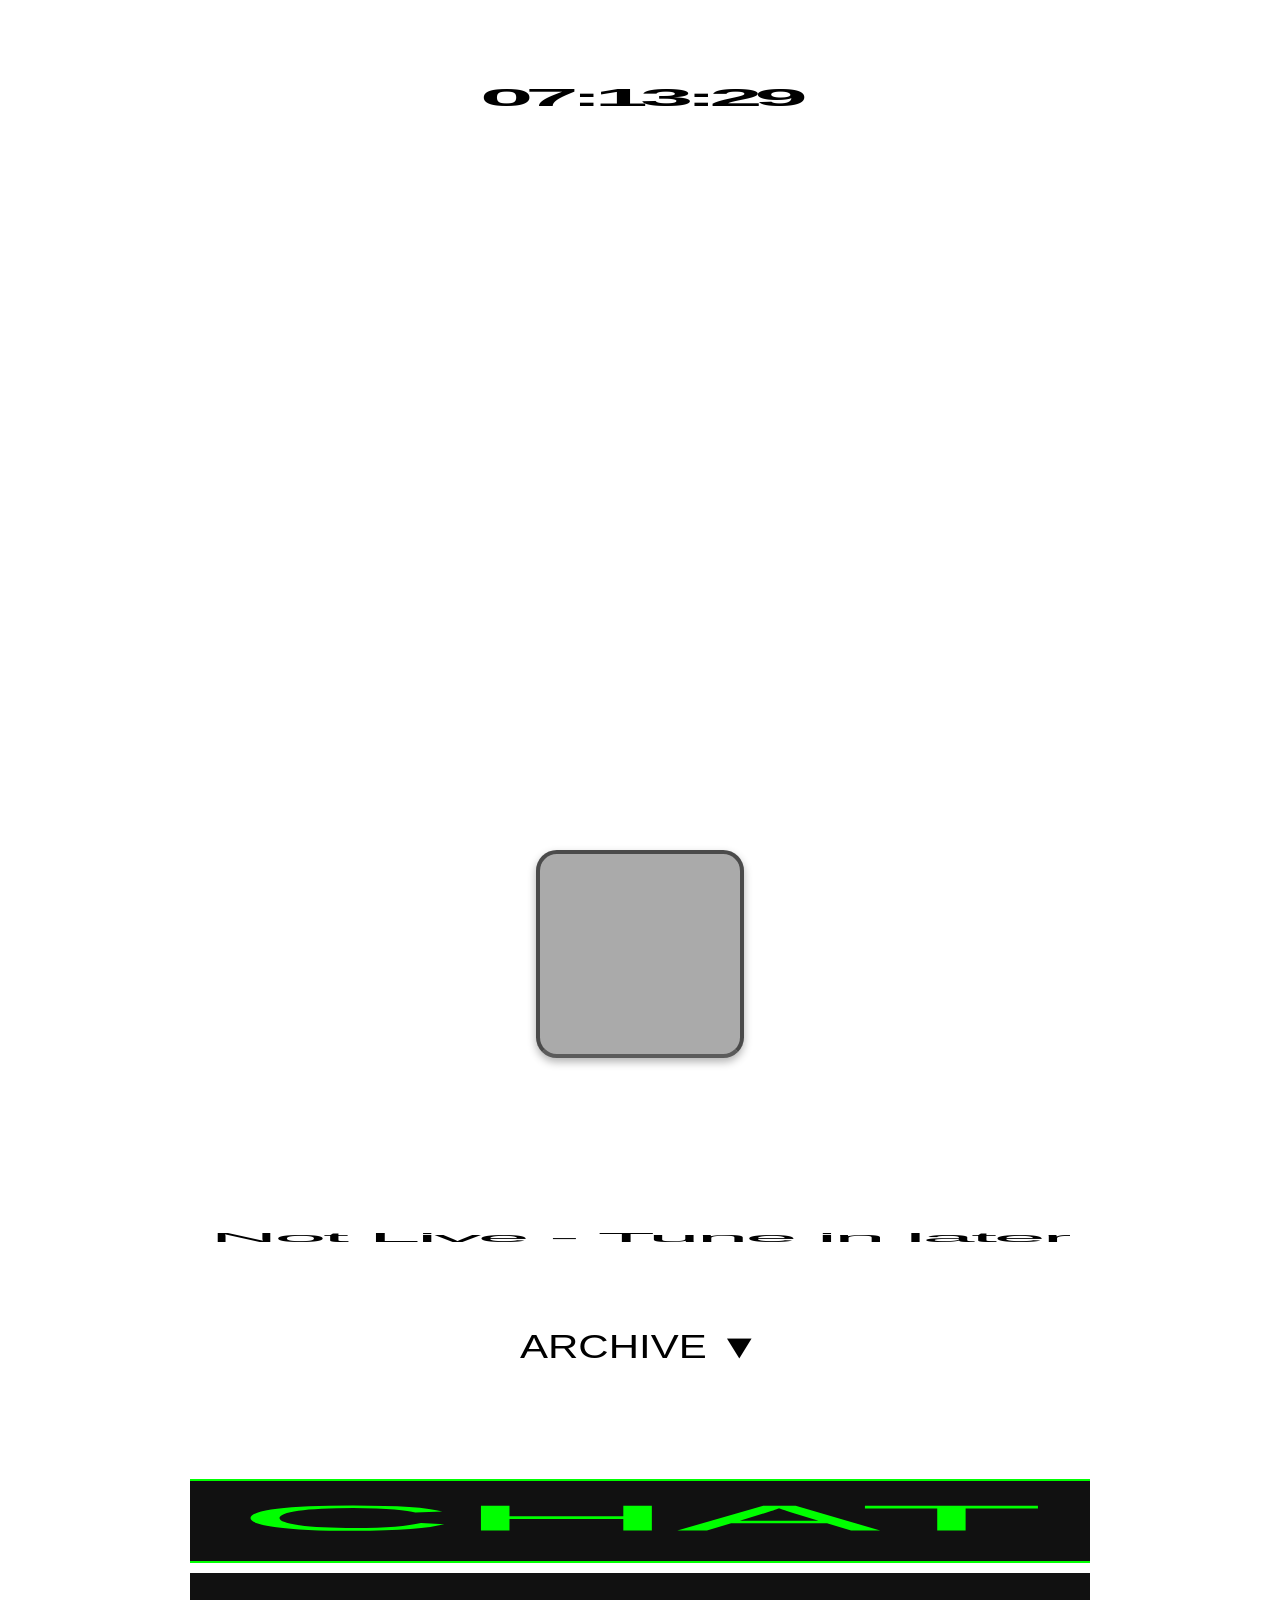
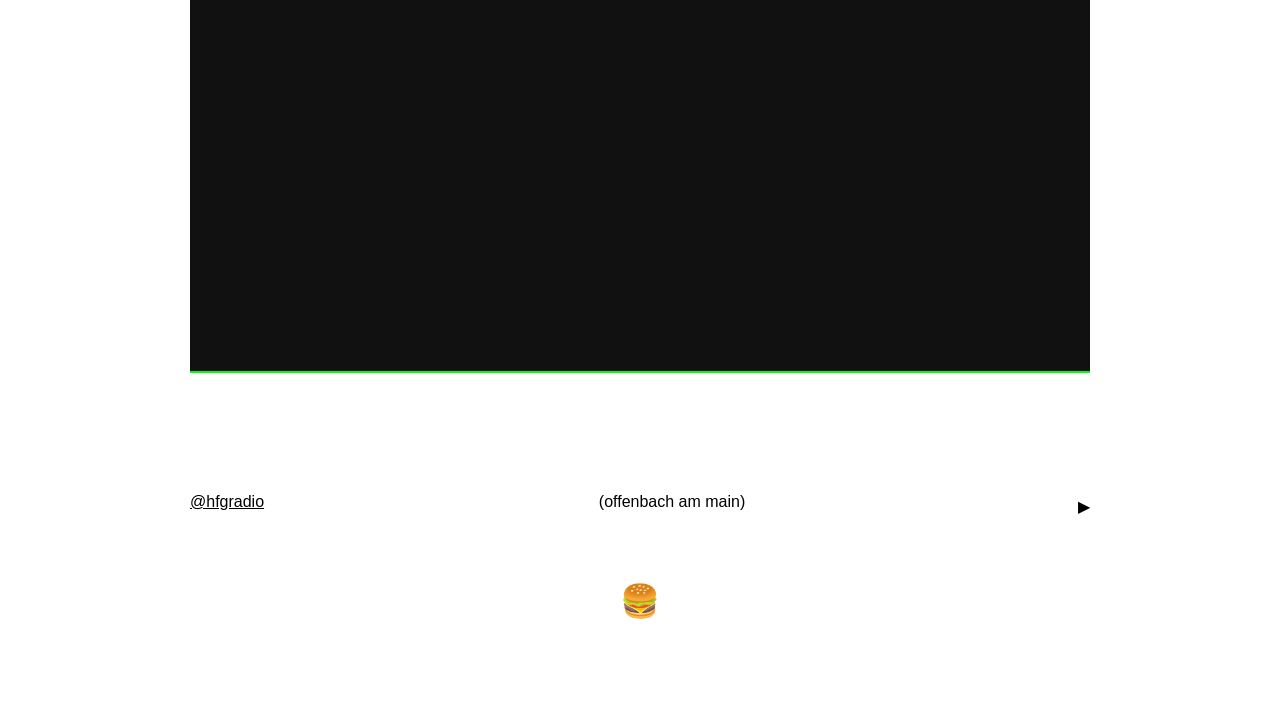
==== commit 518fb247: "2.2" ====
--- a/index.html
+++ b/index.html
@@ -1,3 +1,14 @@
+<!--
+ __  __       ____  
+|  \/  |     / ___| 
+| \  / |    | | __  
+| |\/| |    | |(  | 
+| |  | |  _ | |_) |  _ 
+(_)  (_) (_) \____| (_)
+©
+moritzgauss.com 
+-->
+
 <!DOCTYPE html>
 <html lang="de">
 <head>
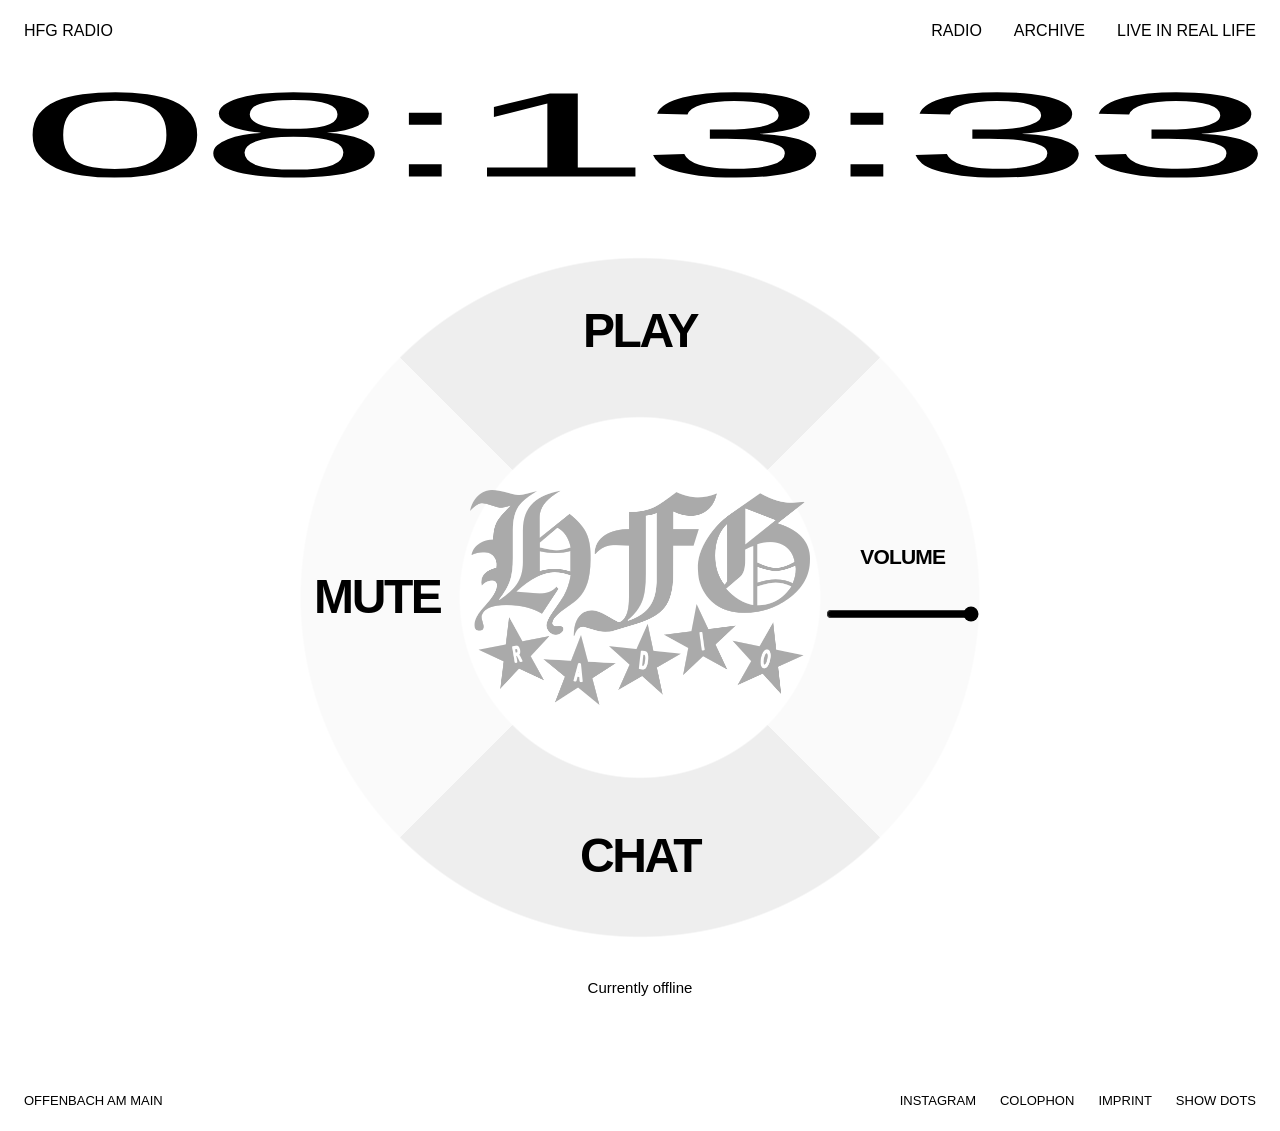
==== commit dfafd916: "2.5" ====
--- a/index.html
+++ b/index.html
@@ -1,213 +1 @@
-<!--
- __  __       ____  
-|  \/  |     / ___| 
-| \  / |    | | __  
-| |\/| |    | |(  | 
-| |  | |  _ | |_) |  _ 
-(_)  (_) (_) \____| (_)
-©
-moritzgauss.com 
--->
-
-<!DOCTYPE html>
-<html lang="de">
-<head>
-    <meta charset="UTF-8">
-    <meta name="viewport" content="width=device-width, initial-scale=1.0, maximum-scale=1.0, user-scalable=0" >
- <title>HFG 🔊 RADIO</title>
-    <link rel="icon" href="/icon.png" type="image/x-icon">
-    <link rel="apple-touch-icon" href="/icon.png">
-    <meta name="description" content="hfg radio - a radio station for the Hochschule für Gestaltung Offenbach.">
-    <meta name="keywords" content="hfg, radio, Hochschule für Gestaltung Offenbach, Offenbach, hfgstation, hfgstation.de">
-    <meta name="author" content="hfgradio.de">
-    <meta property="og:title" content="hfg radio">
-    <meta property="og:description" content="hfg radio - a radio station for the Hochschule für Gestaltung Offenbach.">
-    <meta property="og:image" content="https://hfgstation.de/icon.png">
-    <meta property="og:url" content="https://hfgstation.de">
-    <meta property="og:type" content="website">
-    <meta property="og:site_name" content="hfg radio">
-    <meta name="twitter:card" content="summary_large_image">
-    <meta name="twitter:title" content="hfg radio">
-    <meta name="twitter:description" content="hfg radio - a radio station for the Hochschule für Gestaltung Offenbach.">
-    <meta name="twitter:image" content="https://hfgstation.de/icon.png">
-    <meta name="twitter:site" content="@hfgradio">
-    <meta name="twitter:creator" content="@hfgradio">
-    <link rel="stylesheet" href="/assets/styles.css">
-    <link rel="stylesheet" href="/assets/livestream.css">
-
-</head>
-<body>
-    
-    
-            <div class="live-banner" id="liveBanner">
-            <div class="marquee">
-                <div class="marquee-content">
-                    <svg viewBox="0 0 400 80" preserveAspectRatio="none" class="marquee-text">
-                        <text x="50%" y="50%" text-anchor="middle" dominant-baseline="middle" fill="red" textLength="90%" lengthAdjust="spacingAndGlyphs">LIVE</text>
-                    </svg>
-                    <svg viewBox="0 0 400 80" preserveAspectRatio="none" class="marquee-text">
-                        <text x="50%" y="50%" text-anchor="middle" dominant-baseline="middle" fill="red" textLength="90%" lengthAdjust="spacingAndGlyphs">LIVE</text>
-                    </svg>
-                    <svg viewBox="0 0 400 80" preserveAspectRatio="none" class="marquee-text">
-                        <text x="50%" y="50%" text-anchor="middle" dominant-baseline="middle" fill="red" textLength="90%" lengthAdjust="spacingAndGlyphs">LIVE</text>
-                    </svg>
-                    <svg viewBox="0 0 400 80" preserveAspectRatio="none" class="marquee-text">
-                        <text x="50%" y="50%" text-anchor="middle" dominant-baseline="middle" fill="red" textLength="90%" lengthAdjust="spacingAndGlyphs">LIVE</text>
-                    </svg>
-                </div>
-            </div>
-        </div>
-       
-    <div class="offline-notification" id="offlineNotification">
-        <div class="notification-content">
-            <div class="notification-text">Not live atm but listen to our archive instead</div>
-            <div class="notification-arrow">↓</div>
-        </div>
-    </div>
-
-    <div class="main-content">
-
-    <div class="clock-section">
-        <svg viewBox="0 0 300 60" preserveAspectRatio="none" class="clock-text">
-            <text class="clock-text" id="clockText" x="50%" y="50%" text-anchor="middle" dominant-baseline="middle"
-                    fill="black" letter-spacing="-3px" textLength="80%" lengthAdjust="spacingAndGlyphs"
-                  font-size="36px">00:00:00</text>
-        </svg>
-    </div>
-
-    <div>   
-    <div class="logo-container" id="logoContainer">
-        <div class="logo-fill" aria-hidden="true"></div>
-        <img src="assets/logofinalb.png" alt="HFG RADIO Logo" class="logo-img logo-light" />
-        <img src="assets/logofinalw.png" alt="HFG RADIO Logo" class="logo-img logo-dark" />
-    </div>
-</div>
-        
-        <div class="player-container">
-            <div id="airtime-player-container">
-                <iframe id="airtime-widget" frameborder="0" 
-                    src="https://hfgradio.airtime.pro/embed/player?stream=auto&title=0"></iframe>
-            </div>
-        </div>
-    
-        <div class="track-info-container">
-            
-            <div class="current-show-banner" id="currentShowBanner">
-    <div class="show-info">
-        <!-- <img id="currentShowImage" class="show-image" src="" alt="Show Image" /> -->
-        <svg viewBox="0 0 400 80" preserveAspectRatio="none" class="show-title-svg">
-            <text id="currentShowTitle" x="50%" y="50%" text-anchor="middle" dominant-baseline="middle"
-                  fill="black" letter-spacing="-1px" font-family="'Helvetica-lokal', sans-serif"
-                  textLength="100%" lengthAdjust="spacingAndGlyphs" font-size="26px">Not Live - Tune in later</text>
-        </svg>
-    </div>
-</div>
-           <!-- <div class="now-playing-banner" id="nowPlayingBanner">
-                <div class="track-info">
-                    <svg viewBox="0 0 400 80" preserveAspectRatio="none" class="label-text">
-                        <text x="50%" y="50%" text-anchor="middle" dominant-baseline="middle" fill="black" font-family="Helvetica, Arial, sans-serif" textLength="90%" lengthAdjust="spacingAndGlyphs" font-size="26px">NOW PLAYING:</text>
-                    </svg>
-                    <div class="marquee">
-                        <div class="marquee-content">
-                            <svg viewBox="0 0 400 80" preserveAspectRatio="none" class="marquee-text">
-                                <text id="nowPlayingText" x="50%" y="50%" text-anchor="middle" dominant-baseline="middle" fill="black" font-family="Helvetica, Arial, sans-serif" textLength="90%" lengthAdjust="spacingAndGlyphs">Not Live atm</text>
-                            </svg>
-                        </div>
-                    </div>
-                </div>
-            </div>
-    
-            <div class="next-up-banner" id="nextUpBanner">
-                <div class="track-info">
-                    <svg viewBox="0 0 400 80" preserveAspectRatio="none" class="label-text">
-                        <text x="50%" y="50%" text-anchor="middle" dominant-baseline="middle" fill="black" font-family="Helvetica, Arial, sans-serif" textLength="90%" lengthAdjust="spacingAndGlyphs" font-size="26px">NEXT UP:</text>
-                    </svg>
-                    <div class="marquee">
-                        <div class="marquee-content">
-                            <svg viewBox="0 0 400 80" preserveAspectRatio="none" class="marquee-text">
-                                <text id="nextUpText" x="50%" y="50%" text-anchor="middle" dominant-baseline="middle" fill="black" font-family="Helvetica, Arial, sans-serif" textLength="90%" lengthAdjust="spacingAndGlyphs">Not Live atm</text>
-                            </svg>
-                        </div>
-                    </div>
-                </div>
-            </div>
-        </div>-->
-        
-   <!--     <div class="calendar-section">
-            <div id="toggleCalendar" class="toggle-header">
-                <svg viewBox="0 0 300 80" preserveAspectRatio="none" class="header-text">
-                    <text x="50%" y="50%" text-anchor="middle" dominant-baseline="middle" fill="black" textLength="80%" lengthAdjust="spacingAndGlyphs" font-size="34px">UPCOMING SHOWS ▼</text>
-                </svg>
-                    </div>
-            <div id="calendarContainer" class="calendar-container">
-                <div id="calendarContent" class="calendar-content">
-                </div>
-            </div>
-        </div>-->
-
-
-    <div class="past-shows">
-            <div class="toggle-header" id="toggleHeader">
-                <svg viewBox="0 0 300 80" preserveAspectRatio="none" class="header-text">
-                    <text x="50%" y="50%" text-anchor="middle" dominant-baseline="middle" fill="black" textLength="80%" lengthAdjust="spacingAndGlyphs" font-size="34px">ARCHIVE ▼</text>
-                </svg>
-            </div>
-            <div class="shows-container" id="showsContainer">
-                <iframe 
-                    width="100%"
-                    height="450" 
-                    scrolling="no" 
-                    frameborder="no" 
-                    allow="autoplay" 
-                    src="https://w.soundcloud.com/player/?url=https%3A//soundcloud.com/hfg-radio&color=%2300ff00&auto_play=false&hide_related=false&show_comments=true&show_user=true&show_reposts=false&show_teaser=true">
-                </iframe>
-            </div>
-        </div>
-
-        
-        <div class="chat-banner">
-            <svg viewBox="0 0 400 80" preserveAspectRatio="none" style="width:100%;height:80px;">
-                <text x="50%" y="50%" text-anchor="middle" dominant-baseline="middle" fill="#00ff00" font-family="'Helvetica-lokal', sans-serif" font-size="36px" textLength="90%" lengthAdjust="spacingAndGlyphs">CHAT</text>
-            </svg>
-        </div>
-        <div class="chat-wrapper" id="chatWrapper">
-            <script id="cid0020000406580204237" data-cfasync="false" async src="//st.chatango.com/js/gz/emb.js" style="width: 100%;height: 400px;">{"handle":"hfgstation","arch":"js","styles":{"a":"00ff00","b":100,"c":"000000","d":"000000","k":"00ff00","l":"00ff00","m":"00ff00","p":"10","q":"00ff00","r":100}}</script>
-        </div>
-
-
-        <!-- Mobile chat button -->
-        <a href="https://hfgstation.chatango.com/" target="_blank" rel="noopener noreferrer">
-            <svg viewBox="0 0 400 100" preserveAspectRatio="none" class="mobile-chat-button">
-                <text x="50%" y="50%" text-anchor="middle" dominant-baseline="middle" fill="rgb(0, 255, 0)" textLength="100%" lengthAdjust="spacingAndGlyphs">CHAT</text>
-            </svg>
-        </a>
-    
-
-<footer class="footer">
-  <span class="footer-copyright"><a href="https://instagram.com/hfgradio" target="_blank" rel="noopener">@hfgradio</a></span>
- <span class="location">(offenbach am main)</span>
-
-  
-  <details class="footer-details">
-    <summary class="footer-summary"></summary>
-    <div class="footer-info">
-      idea and concept: <a href="https://instagram.com/mabirino" target="_blank" rel="noopener">Nicolas Marino</a> <br> website: <a href="https://instagram.com/piquedeux" target="_blank" rel="noopener">Moritz Gauss</a>
-    </div>
-  </details>
-</footer>
-
-<button id="toggleDotsBtn" title="Toggle Dots" style="background:none;border:none;font-size:2rem;cursor:pointer;display:inline-block;vertical-align:middle;text-align:center;">🍔</button>
-
-
-
-       <!-- <div class="headphone-background">
-        <img src="headphones.svg" alt="Headphone Background" />
-    </div>-->
-
- <canvas id="dotPatternCanvas"></canvas>
-
-
-<script src="/assets/script.js"></script>
-<script src="/extras/dots.js"></script>
-</body>
-</html>+<!doctype html><html lang="en"><head><meta charset="utf-8"><meta name="viewport" content="width=device-width,initial-scale=1"><title>Radio — HFG RADIO</title><meta name="description" content="HFG Radio. Independent radio from Offenbach am Main."><link rel="icon" href="/assets/logofinalb.png"><link rel="stylesheet" href="/assets/styles.css"><script defer src="/assets/script.js"></script></head><body class="home"><a class="skip" href="#main">Skip to content</a><header class="top-grid"><a class="wordmark" href="/">HFG RADIO</a><nav aria-label="Main navigation"><a href="/">RADIO</a><a href="/archive/">ARCHIVE</a><a href="/live-in-real-life/">LIVE IN REAL LIFE</a></nav></header><div id="liveBanner" class="live-banner" hidden role="status" aria-label="Live on air"><div class="marquee" aria-hidden="true"><span>LIVE</span><span>LIVE</span><span>LIVE</span><span>LIVE</span><span>LIVE</span><span>LIVE</span><span>LIVE</span><span>LIVE</span></div></div><div class="clock-section" aria-label="Current time in Offenbach"><svg viewBox="0 0 1000 100" preserveAspectRatio="none" role="img"><text id="clockText" x="500" y="54" text-anchor="middle" dominant-baseline="middle" textLength="970" lengthAdjust="spacingAndGlyphs">00:00:00</text></svg></div><main id="main"><section class="dial-section" aria-label="Radio player"><div class="dial"><div class="dial-fields" aria-hidden="true"></div><button id="playButton" class="dial-action action-play" aria-pressed="false">PLAY</button><button id="muteButton" class="dial-action action-mute" aria-pressed="false">MUTE</button><div class="dial-volume"><label for="volume">VOLUME</label><input id="volume" type="range" min="0" max="1" step="0.05" value="1"></div><button id="chatButton" class="dial-action action-source" aria-haspopup="dialog" aria-controls="radioChat">CHAT</button><div class="dial-center"><div class="logo-fill" aria-hidden="true"></div><img src="/assets/logofinalb.png" alt="HFG Radio" class="logo-img"></div></div><audio id="radioAudio" preload="none"></audio><div class="station-caption"><p id="playerMessage" role="status">Connecting…</p><p id="currentShowTitle"></p></div></section><dialog id="radioChat" aria-label="HFG Radio chat"><div class="chat-heading"><span>CHAT</span><button id="closeChat" type="button">CLOSE</button></div><iframe title="HFG Radio chat" data-src="/chat.html"></iframe></dialog></main><footer><span>OFFENBACH AM MAIN</span><a href="https://instagram.com/hfgradio">INSTAGRAM</a><a href="/colophon/">COLOPHON</a><a href="/imprint/">IMPRINT</a><button id="toggleDotsBtn" type="button" aria-pressed="false">SHOW DOTS</button></footer><canvas id="dotPatternCanvas" aria-hidden="true"></canvas><script src="/extras/dots.js"></script></body></html>
--- a/assets/styles.css
+++ b/assets/styles.css
@@ -1,927 +1,20 @@
-body {
-    margin: 0;
-    background: #fff;
-    color: #000;
-    font-family: 'Helvetica-lokal', sans-serif;
-    text-align: center;
-    position: relative;
-    display: flex;
-    flex-direction: column;
-    overflow-x: hidden;
-    width: 100%;
-    box-sizing: border-box;
-}
+@font-face{font-family:Arial;src:url('/assets/fonts/arial.ttf') format('truetype');font-weight:400;font-display:swap}@font-face{font-family:"Arial Narrow";src:url('/assets/fonts/arial-narrow.ttf') format('truetype');font-weight:400;font-display:swap}@font-face{font-family:"Arial Rounded MT Bold";src:url('/assets/fonts/arial-rounded-bold.ttf') format('truetype');font-weight:700;font-display:swap}
+*{box-sizing:border-box}html{background:#fff;color:#000}body{margin:0;font-family:Arial,Helvetica,sans-serif;font-size:clamp(15px,1.25vw,22px);line-height:1.05;background:#fff;color:#000}a{color:inherit;text-decoration:none}button,input{font:inherit}button{color:inherit}.skip{position:absolute;left:-10000px}.skip:focus{left:6px;top:6px;z-index:100;background:#fff;padding:4px}.top-grid{height:38px;display:grid;grid-template-columns:170px 1fr auto;align-items:center;padding:0 6px;gap:12px}.wordmark{font-weight:700}.top-grid nav{display:flex;justify-content:space-between;max-width:760px}.meta-nav{display:flex;gap:6vw}.top-grid a:hover,.top-grid a[aria-current=page]{text-decoration:underline;text-underline-offset:3px}.broadcast-bar{min-height:38px;background:#000;color:#fff;display:grid;grid-template-columns:1fr auto 1fr;align-items:center;padding:3px 6px;gap:12px}.broadcast-bar a{text-align:right}.broadcast-bar #liveBanner[data-state=live]{color:#ff3b30}.broadcast-bar #liveBanner[data-state=autodj]{color:#00ff45}.broadcast-location{text-align:center}.clock-section{height:clamp(76px,10vw,160px);background:#d1d3d4;padding:5px 0}.clock-section svg{display:block;width:100%;height:100%}.clock-section text{font-family:Arial,Helvetica,sans-serif;font-weight:400;font-size:84px;fill:#000;letter-spacing:-3px}main{min-height:65vh}.dial-section{padding:clamp(20px,3vw,46px) 0 0}.dial{position:relative;width:min(80vw,820px);aspect-ratio:1;margin:auto;border-radius:50%;background:repeating-radial-gradient(circle,#fff 0 12.4%,#d1d3d4 12.5% 12.8%,#fff 12.9% 24.8%,#000 24.9% 25.3%,#fff 25.4% 37.2%,#d1d3d4 37.3% 37.7%,#fff 37.8% 50%);overflow:hidden;filter:drop-shadow(0 12px 12px #0003)}.dial-fields{position:absolute;inset:0;border-radius:50%;background:conic-gradient(from -45deg,transparent 0 24.5%,#d1d3d4 24.5% 25%,transparent 25% 49.5%,#000 49.5% 50%,transparent 50% 74.5%,#d1d3d4 74.5% 75%,transparent 75% 99.5%,#000 99.5%);pointer-events:none}.dial-action{position:absolute;z-index:4;display:flex;align-items:center;justify-content:center;text-align:center;border:0;background:#fff;padding:0;font-family:"Arial Narrow",Arial,sans-serif;font-stretch:condensed;font-size:clamp(24px,4vw,58px);line-height:.88;cursor:pointer}.dial-action:hover,.dial-action:focus-visible{background:#000;color:#fff;outline:0}.action-play{width:31%;height:16%;left:34.5%;top:2%;border-radius:50%}.action-archive{width:25%;height:18%;right:1%;top:41%;border-radius:50%}.action-gallery{width:31%;height:18%;left:34.5%;bottom:2%;border-radius:50%}.action-chat{width:25%;height:18%;left:1%;top:41%;border-radius:50%}.dial-center{position:absolute;z-index:3;inset:25%;border-radius:50%;background:#fff;overflow:hidden;box-shadow:0 0 0 8px #000}.logo-fill{position:absolute;inset:8%;background:#aaa url('https://opendata.dwd.de/weather/webcam/Offenbach-W/Offenbach-W_latest_full.jpg') center/cover;mask:url('/assets/logofinalb.png') center/contain no-repeat;-webkit-mask:url('/assets/logofinalb.png') center/contain no-repeat}.logo-img{display:block;width:100%;height:100%;object-fit:contain;opacity:0}.dial-track{position:absolute;z-index:5;left:22%;right:22%;top:calc(50% - 18px);min-height:36px;background:#000;color:#fff;display:grid;grid-template-columns:auto 1fr;gap:18px;align-items:center;padding:4px 9px;font-size:clamp(12px,1.5vw,20px);overflow:hidden}.dial-track strong{font-weight:400;white-space:nowrap;overflow:hidden;text-overflow:ellipsis}.player-table{margin:26px 0 0;display:grid;grid-template-columns:1fr auto;background:#d1d3d4;min-height:42px;align-items:center;padding:4px 6px}.player-table p{margin:0}.volume{display:flex;align-items:center;gap:14px}.volume button{border:0;background:#000;color:#fff;padding:3px 12px;cursor:pointer}.volume input{accent-color:#000;width:120px}.info-table{margin-top:40px}.info-table>div{display:grid;grid-template-columns:170px 1fr auto;gap:12px;min-height:38px;align-items:center;padding:5px 6px}.info-table>div:nth-child(odd){background:#d1d3d4}.info-table strong{font-weight:400}.info-table a{text-align:right}.info-table a:hover{text-decoration:underline}.page-title{display:grid;grid-template-columns:180px 1fr auto;gap:18px;align-items:start;padding:30px 6px 28px}.page-title h1{font-family:"Arial Narrow",Arial,sans-serif;font-stretch:condensed;font-size:clamp(62px,11vw,180px);font-weight:400;line-height:.75;letter-spacing:-.065em;margin:0}.page-title>:last-child{text-align:right}.table-head{background:#000;color:#fff;padding:5px 6px;display:grid;gap:12px;position:sticky;top:0;z-index:6}.archive-head{grid-template-columns:150px 140px 1fr 150px}.gallery-head{grid-template-columns:minmax(280px,1fr) minmax(280px,1fr)}.load-status{margin:0;padding:5px 6px;background:#d1d3d4}.posts{display:block}.post{display:grid;grid-template-columns:150px 140px 1fr 150px;grid-template-areas:"play date title source";gap:12px;align-items:start;min-height:46px;padding:6px}.post:nth-child(odd){background:#d1d3d4}.post time{grid-area:date}.post h2{grid-area:title;font-size:inherit;font-weight:400;margin:0}.post button{grid-area:play;justify-self:start;border:0;background:transparent;padding:0;cursor:pointer;text-decoration:underline}.post button[aria-pressed=true]{background:#000;color:#fff;text-decoration:none;padding:2px 6px}.post>a{grid-area:source}.post>a:hover{text-decoration:underline}.post audio{display:none}.post p{grid-column:3/5;margin:3px 0}.gallery{display:grid;grid-template-columns:1fr 1fr;align-items:start}.photo{display:grid;grid-template-columns:1fr;align-content:start;margin:0;padding:6px;min-width:0}.photo:nth-child(4n+2),.photo:nth-child(4n+3){background:#d1d3d4}.photo img{display:block;width:100%;height:min(55vw,620px);object-fit:cover;background:#d1d3d4}.photo figcaption{display:grid;grid-template-columns:150px 1fr auto;gap:12px;align-items:start;padding:6px 0}.photo h2{font-size:inherit;font-weight:400;margin:0;overflow-wrap:anywhere}.photo a{text-align:right}.prose-table>div{display:grid;grid-template-columns:180px 1fr;gap:18px;min-height:70px;padding:8px 6px}.prose-table>div:nth-child(odd){background:#d1d3d4}.prose-table p{font-family:"Arial Narrow",Arial,sans-serif;font-stretch:condensed;font-size:clamp(34px,5vw,76px);line-height:.95;margin:0;max-width:1100px}.prose-table a{text-decoration:underline;text-underline-offset:5px}footer{display:grid;grid-template-columns:1fr auto auto auto;gap:4vw;align-items:center;min-height:48px;padding:6px;margin-top:54px;background:#000;color:#fff}footer button{border:0;background:none;color:#fff;padding:0;cursor:pointer}#dotPatternCanvas{pointer-events:none!important}@media(max-width:700px){body{font-size:15px}.top-grid{height:auto;min-height:38px;grid-template-columns:1fr auto}.top-grid nav{grid-column:1/-1;grid-row:2;padding:5px 0}.meta-nav{gap:14px}.broadcast-bar{grid-template-columns:1fr auto}.broadcast-location{display:none}.clock-section{height:88px}.clock-section text{font-size:78px}.dial{width:96vw}.dial-action{font-size:clamp(18px,7vw,34px)}.dial-center{box-shadow:0 0 0 4px #000}.dial-track{left:15%;right:15%;top:calc(50% - 14px);min-height:28px}.player-table{grid-template-columns:1fr}.volume{justify-content:space-between;padding-top:5px}.info-table>div{grid-template-columns:72px 1fr}.info-table>div>:last-child{grid-column:2;text-align:left}.page-title{grid-template-columns:1fr auto;padding-top:22px}.page-title h1{grid-column:1/-1;grid-row:2;font-size:19vw}.page-title>:last-child{grid-column:2}.archive-head,.post{grid-template-columns:64px 76px 1fr;grid-template-areas:"play date title"}.archive-head span:last-child,.post>a{display:none}.gallery-head{grid-template-columns:1fr}.gallery-head span:last-child{display:none}.gallery{grid-template-columns:1fr}.photo:nth-child(even){background:#d1d3d4}.photo:nth-child(odd){background:#fff}.photo img{height:auto;max-height:none;object-fit:contain}.photo figcaption{grid-template-columns:90px 1fr}.photo figcaption a{grid-column:2;text-align:left}.prose-table>div{grid-template-columns:95px 1fr}.prose-table p{font-size:clamp(28px,9vw,54px)}footer{grid-template-columns:1fr 1fr;gap:12px}.wordmark{align-self:start}}@media(prefers-color-scheme:dark){html,body{background:#fff;color:#000}}
 
-@font-face {
-    font-family: 'Helvetica-lokal';
-    src: url('assets/Helvetica.woff') format('woff');
-    font-weight: normal;
-    font-style: normal;
-}
+/* Radio identity: open space and concentric controls. */
+[hidden]{display:none!important}.top-grid{height:auto;min-height:62px;grid-template-columns:1fr auto;padding:14px 24px}.top-grid nav{gap:32px}.wordmark{font-weight:400}.clock-section{background:white;height:clamp(80px,12vw,190px)}.live-banner{overflow:hidden;color:red;height:80px}.marquee{display:flex;width:200%;height:100%;animation:live-scroll 12s linear infinite}.marquee span{flex:0 0 12.5%;text-align:center;font:80px/.9 Arial,sans-serif;letter-spacing:-.06em}@keyframes live-scroll{to{transform:translateX(-50%)}}.dial-section{padding-top:12px}.dial{width:min(88vw,740px);filter:none;background:repeating-radial-gradient(circle,transparent 0 12%,#ddd 12.2% 12.5%,transparent 12.7% 24%);overflow:visible}.dial-fields{background:conic-gradient(from -45deg,#eee 0 25%,#fafafa 25% 50%,#eee 50% 75%,#fafafa 75%);z-index:0;inset:1%;mask:radial-gradient(circle,transparent 35%,#000 35.3% 66%,transparent 66.3%)}.dial-center{inset:27%;box-shadow:none;background:transparent}.logo-fill{inset:0}.dial-action{font-size:clamp(22px,4.3vw,48px);background:transparent;letter-spacing:-.05em}.action-play{top:7%;height:14%}.action-mute{left:2%;top:43%;width:25%;height:14%;border-radius:50%}.action-source{bottom:7%;left:29%;width:42%;height:16%;border-radius:50%;flex-direction:column;gap:8px}.action-source span{font:12px Arial,sans-serif;letter-spacing:-.02em}.dial-volume{position:absolute;right:3%;top:43%;width:23%;height:14%;display:flex;flex-direction:column;justify-content:center;gap:10px;z-index:4;text-align:center;font-size:clamp(12px,1.7vw,21px);letter-spacing:-.05rem}.dial-volume input{width:90%;margin:auto;accent-color:#000;cursor:pointer}.station-caption{text-align:center;min-height:48px;padding:12px;font-size:15px}.station-caption p{margin:0 0 5px}.station-caption p:empty{display:none}.chat-panel{margin:8px auto 24px;width:min(740px,92%);text-align:center}.chat-panel summary{cursor:pointer;list-style:none;font-size:24px}.chat-panel summary::-webkit-details-marker{display:none}.chat-panel summary:after{content:' — OPEN';font-size:13px}.chat-panel[open] summary:after{content:' — CLOSE'}.chat-panel iframe{border:0;width:100%;height:400px;margin-top:18px}.twitch-section{max-width:740px;margin:20px auto}#twitchPlayer{height:416px;min-height:300px}.twitch-mobile{display:none}footer{background:white;color:black;grid-template-columns:1fr repeat(4,auto);font-size:13px;padding:24px;gap:24px}footer button{color:black}footer a:hover{text-decoration:underline}.page-title{padding:30px 24px}.table-head{background:#eee;color:black}.post:nth-child(odd),.load-status,.prose-table>div:nth-child(odd){background:#f2f2f0}.post{padding:14px 24px}.photo{padding:18px}.photo:nth-child(4n+2),.photo:nth-child(4n+3){background:#f2f2f0}@media(max-width:700px){.top-grid{padding:14px 12px;grid-template-columns:1fr;gap:16px}.top-grid nav{gap:12px;justify-content:space-between;grid-row:auto;padding:0}.clock-section{height:90px}.dial{width:98vw}.dial-action{font-size:clamp(22px,6vw,40px)}.action-source span{font-size:10px}.station-caption{font-size:13px}.twitch-section{margin:16px 12px}#twitchPlayer{height:300px}footer{padding:24px 12px;display:flex;flex-wrap:wrap;gap:18px}footer>span{width:100%}.live-banner{height:55px}.marquee span{font-size:55px}}@media(max-width:423px){#twitchPlayer{display:none}.twitch-mobile{display:block;text-align:center;padding:18px;background:#eee}}@media(prefers-reduced-motion:reduce){.marquee{animation:none}}
 
+/* Keep the entire logo visible, without a circular backdrop or crop. */
+.dial-center{border-radius:0;overflow:visible;background:none;box-shadow:none}.dial{background:none}.logo-fill{border-radius:0}.logo-img{object-fit:contain}.dial-center .logo-fill{mask-size:contain;-webkit-mask-size:contain}
 
-::selection {
-    color: black;
-    background: red;
+.dial-fields{display:none}
 
-}
+.dial-action,.dial-volume,.post>button{font-family:"Arial Rounded MT Bold",Arial,sans-serif;font-weight:700}.post{position:relative}.archive-preview{display:none;pointer-events:none;position:absolute;right:12%;top:35px;width:180px;height:180px;object-fit:contain;background:white;z-index:12;box-shadow:0 4px 20px #0002}.archive-reveal{grid-column:1/-1;display:grid;grid-template-rows:0fr;transition:grid-template-rows .25s ease;width:100%;min-width:0}.archive-reveal>div{overflow:hidden;min-height:0}.post.is-open .archive-reveal{grid-template-rows:1fr}.archive-reveal iframe{display:block;width:100%;height:300px;border:0;margin:12px 0}.post.is-open .archive-preview{display:none!important}@media(hover:hover) and (pointer:fine){.post:hover .archive-preview,.post:focus-within .archive-preview{display:block}}@media(prefers-reduced-motion:reduce){.archive-reveal{transition:none}}
 
-.main-content {
-    flex: 1 0 auto;
-    display: flex;
-    flex-direction: column;
-    width: 100%;
-    position: relative;
-    padding-bottom: 60px;
-    padding-top: 60px;
-}
+.dial-fields{display:block}#radioChat{position:relative;inset:auto;border:0;padding:0;width:min(900px,94%);max-width:none;margin:24px auto 40px;background:#00ff00;color:#000}#radioChat:not([open]){display:none}.chat-heading{display:flex;justify-content:space-between;align-items:center;padding:12px;font-size:28px}.chat-heading button{border:0;background:none;color:#000;font-size:15px;cursor:pointer}#radioChat iframe{display:block;width:100%;height:480px;border:0}#radioChat::backdrop{background:#0009}.post .artist{grid-area:source;font-size:inherit;margin:0;overflow-wrap:anywhere}@media(max-width:700px){#radioChat{position:fixed;inset:12px;width:calc(100% - 24px);height:calc(100dvh - 24px);max-height:none;margin:0}#radioChat iframe{height:calc(100% - 56px)}body.chat-open{overflow:hidden}.post .artist{grid-area:auto;grid-column:3;font-size:13px}.post .artist:empty{display:none}}
 
-.live-banner {
-    position: fixed;
-    top: 0;
-    height: 80px;
-    background: white;
-    overflow: hidden;
-    display: none;
-    width: 100vw;
-    left: 50%;
-    transform: translateX(-50%);
-    z-index: 1000;
-}
+.compact-player{display:flex;align-items:center;gap:20px;padding:12px 24px;background:#eee;font-size:15px}.compact-player button{font-family:"Arial Rounded MT Bold",Arial,sans-serif;font-weight:700;border:0;background:none;padding:4px 0;cursor:pointer}.compact-info{display:flex;flex:1;gap:16px;flex-wrap:wrap}.compact-info span:empty{display:none}.compact-player input{width:100px;accent-color:#000}.compact-player label{font-family:"Arial Rounded MT Bold",Arial,sans-serif;font-weight:700;font-size:12px}@media(max-width:700px){.compact-player{padding:10px 12px;gap:14px;flex-wrap:wrap}.compact-info{flex-basis:calc(100% - 80px)}.compact-player input{flex:1}.compact-player label{margin-left:auto}}
 
-.live-banner.show {
-    display: block;
-}
+.drive-gallery{display:block;width:100%;height:75vh;min-height:480px;border:0;background:white}
 
-.marquee {
-    display: flex;
-    white-space: nowrap;
-    will-change: transform;
-    overflow: hidden;
-    width: 100%;
-}
-
-.marquee-content {
-    display: flex;
-    gap: 20px;
-    animation: marquee 20s linear infinite;
-}
-
-.marquee-text {
-    height: 80px;
-    width: 300px;
-    flex-shrink: 0;
-}
-
-.live-banner.show .marquee {
-    opacity: 1;
-}
-
-.banner-text {
-    fill: red;
-    font-family: 'Helvetica-lokal', sans-serif;
-    font-weight: 700;
-    font-size: 48px;
-}
-
-@keyframes marquee {
-    0% {
-        transform: translateX(0);
-    }
-
-    100% {
-        transform: translateX(-100%);
-    }
-}
-
-
-.player-container {
-    display: flex;
-    justify-content: center;
-    align-items: center;
-    height: 50vh;
-    position: relative;
-    width: 220px;
-    margin: 20px auto;
-}
-
-#airtime-player-container {
-    position: relative;
-    width: 200px;
-    height: 200px;
-    border-radius: 10%;
-    border-top: #3b3b3b 4px solid;
-    border: #4b4b4b 4px solid;
-    border-bottom: #5b5b5b 4px solid;
-    margin: 0 auto;
-    overflow: hidden !important;
-    background: #aaa;
-    box-shadow: 0 4px 8px rgba(0, 0, 0, 0.3);
-    cursor: pointer;
-    transition: transform 0.3s ease;
-}
-
-#airtime-player-container:hover {
-    transform: scale(1.05);
-    box-shadow: 0 6px 12px rgba(0, 0, 0, 0.4);
-}
-
-#airtime-widget {
-    position: absolute;
-    top: 346px;
-    left: 484px;
-    width: 340px;
-    height: 340px;
-    transform: scale(4.4);
-    transform-origin: center center;
-    pointer-events: all;
-}
-
-.logo-container {
-    width: 100%;
-    max-width: 900px;
-    height: auto;
-    display: flex;
-    justify-content: center;
-    margin: 0 auto 0 auto;
-    position: relative;
-}
-
-.logo-img {
-    width: 100%;
-    height: auto;
-    display: block;
-    max-width: 900px;
-    opacity: 0;
-    pointer-events: none;
-}
-
-.logo-dark {
-    display: none;
-}
-
-.logo-light {
-    display: block;
-}
-
-.logo-fill {
-    position: absolute;
-    inset: 0;
-    background-image: url('https://opendata.dwd.de/weather/webcam/Offenbach-W/Offenbach-W_latest_full.jpg');
-    background-size: cover;
-    background-position: center;
-    background-repeat: no-repeat;
-    -webkit-mask-image: var(--logo-mask-image, url('/assets/logofinalb.png'));
-    mask-image: var(--logo-mask-image, url('/assets/logofinalb.png'));
-    -webkit-mask-size: contain;
-    mask-size: contain;
-    -webkit-mask-repeat: no-repeat;
-    mask-repeat: no-repeat;
-    -webkit-mask-position: center;
-    mask-position: center;
-    z-index: 1;
-    pointer-events: none;
-    transition: transform 0.3s ease;
-}
-
-.logo-container.scaled .logo-fill {
-    transform: scale(0.9);
-}
-
-.headphone-background {
-    width: 100vw;
-    position: absolute;
-    top: 460px;
-    left: 0;
-    z-index: -1;
-    display: flex;
-    justify-content: center;
-    pointer-events: none;
-    overflow: hidden;
-}
-
-.headphone-background img {
-    width: 36vw;
-    height: auto;
-    display: block;
-    object-fit: 100%;
-    user-select: none;
-    pointer-events: none;
-}
-
-.toggle-header {
-    margin-bottom: 40px;
-    padding: 20px;
-    background: none;
-    border: none;
-    color: inherit;
-    text-decoration: underline;
-    cursor: pointer;
-    width: 300px;
-    height: 80px;
-    margin: 20px auto;
-}
-
-.header-text {
-    width: 100%;
-    height: 100%;
-}
-
-.shows-container {
-    display: none;
-    width: 100%;
-}
-
-.shows-container.show {
-    display: block;
-    max-width: 1200px;
-    margin: 0 auto;
-    padding: 20px;
-}
-
-
-footer {
-    display: flex;
-    justify-content: space-between;
-    align-items: center;
-    flex-wrap: wrap;
-    width: 100%;
-    max-width: 900px;
-    margin: 0 auto;
-    padding: 60px 0;
-    letter-spacing: 1;
-    font-family: 'Helvetica-lokal', sans-serif;
-    text-align: center;
-    position: relative;
-    background: none;
-    box-sizing: border-box;
-}
-
-.footer a {
-    color: inherit;
-    text-decoration: underline;
-}
-
-.footer-details {
-    position: relative;
-    text-align: right;
-}
-
-.footer-summary {
-    cursor: pointer;
-    display: inline-block;
-    text-decoration: none;
-    outline: none;
-    position: relative;
-    padding-right: 10px;
-    line-height: 1;
-}
-
-.footer-summary::before {
-    content: "▶︎";
-    position: absolute;
-    right: 0;
-    top: 50%;
-    transform: translateY(-50%);
-    transition: transform 0.2s ease;
-}
-
-.footer-details[open] .footer-summary::before {
-    transform: translateY(-50%) rotate(90deg);
-}
-
-.footer-info {
-    color: inherit;
-    margin-top: 10px;
-    text-align: right;
-}
-
-.footer-info a {
-    color: inherit;
-    text-decoration: none;
-}
-
-details {
-    -webkit-appearance: none;
-    appearance: none;
-}
-
-details summary::-webkit-details-marker,
-details summary::marker {
-    display: none;
-}
-
-
-body::-webkit-scrollbar {
-    display: none;
-}
-
-body::-webkit-scrollbar-thumb {
-    display: none;
-}
-
-.chat-banner {
-    width: 100%;
-    max-width: 900px;
-    margin: 40px auto 0 auto;
-    background: #111;
-    border-top: 2px solid #00ff00;
-    border-bottom: 2px solid #00ff00;
-    box-sizing: border-box;
-    text-align: center;
-}
-
-.chat-banner svg {
-    display: block;
-}
-
-.chat-wrapper {
-    width: 100%;
-    max-width: 900px;
-    margin: 0 auto 40px auto;
-    background: #111;
-    border-bottom: 2px solid #00ff00;
-    box-sizing: border-box;
-    min-height: 400px;
-    display: block;
-    overflow: hidden;
-}
-
-.chat-section {
-    gap: 0;
-    width: 100%;
-}
-
-.mobile-chat-button {
-    display: none;
-}
-
-.track-info-container {
-    width: 100%;
-    max-width: 940px;
-    margin: 0 auto;
-    padding: 20px;
-    box-sizing: border-box;
-    display: flex;
-    flex-direction: column;
-    gap: 10px;
-    align-items: center;
-}
-
-.current-show-banner {
-    display: flex;
-    align-items: center;
-    justify-content: center;
-    width: 100%;
-    margin: 0 auto;
-    padding-left: 20px;
-    padding-right: 20px;
-    box-sizing: border-box;
-}
-
-.show-info {
-    display: flex;
-    align-items: center;
-    gap: 0;
-    width: 100%;
-}
-
-.show-title-svg {
-    width: 100%;
-    height: 40px;
-    flex-grow: 1;
-}
-
-.show-image {
-    width: 40px;
-    height: 40px;
-    object-fit: cover;
-    flex-shrink: 0;
-}
-
-.now-playing-banner,
-.next-up-banner {
-    width: 100%;
-    height: 60px;
-    overflow: hidden;
-    box-sizing: border-box;
-}
-
-.now-playing-banner,
-.next-up-banner {
-    width: 100%;
-    height: 60px;
-    overflow: hidden;
-    margin: 5px 0;
-    box-sizing: border-box;
-}
-
-.track-info {
-    display: flex;
-    align-items: center;
-    justify-content: center;
-    padding: 0 10px;
-    width: 100%;
-    box-sizing: border-box;
-    gap: 10px;
-}
-
-.label-text {
-    width: 120px;
-    height: 60px;
-}
-
-.clock-section {
-    width: 400px;
-    height: 40px;
-    margin: 20px auto;
-}
-
-.clock-text {
-    width: 100%;
-    height: 100%;
-}
-
-#clockText {
-    font-family: 'Helvetica-lokal', sans-serif;
-    font-weight: 700;
-}
-
-.location {
-    font-size: 16px;
-    margin-top: 0;
-    margin-bottom: 0;
-}
-
-.calendar-section {
-    margin: 20px 0;
-}
-
-
-.title-section {
-    width: 100%;
-    overflow: hidden;
-    padding: 0;
-    box-sizing: border-box;
-}
-
-.title-section .title {
-    width: 100% !important;
-    margin: 0 !important;
-    padding-left: 10px;
-    padding-right: 10px;
-    box-sizing: border-box;
-}
-
-.calendar-time {
-    display: flex;
-    flex-direction: column;
-    align-items: center;
-    gap: 5px;
-    margin-bottom: 10px;
-}
-
-.calendar-container {
-    max-height: 0;
-    overflow: hidden;
-    transition: max-height 0.3s ease-out;
-    width: 100%;
-}
-
-.calendar-container.show {
-    max-height: none;
-}
-
-.calendar-content {
-    display: grid;
-    grid-template-columns: repeat(4, 1fr);
-    gap: 20px;
-    padding: 20px;
-    width: 100%;
-    max-width: 1200px;
-    margin: 0 auto;
-    justify-items: center;
-}
-
-.calendar-item {
-    position: relative;
-    width: 100%;
-    max-width: 280px;
-    aspect-ratio: 1;
-    perspective: 1000px;
-    cursor: pointer;
-    margin-bottom: 20px;
-}
-
-.calendar-item .show-inner {
-    position: relative;
-    width: 100%;
-    height: 100%;
-    transform-style: preserve-3d;
-    transition: transform 0.6s;
-}
-
-.calendar-item .show-front,
-.calendar-item .show-back {
-    position: absolute;
-    width: 100%;
-    height: 100%;
-    backface-visibility: hidden;
-    background: #fff;
-    padding: 15px;
-    box-sizing: border-box;
-}
-
-.calendar-item .show-back {
-    transform: rotateY(180deg);
-    overflow: hidden;
-}
-
-.calendar-item .show-back iframe {
-    width: 100%;
-    height: 100%;
-    border: 0;
-}
-
-.calendar-time {
-    text-align: center;
-    margin-bottom: 15px;
-}
-
-.calendar-time .day {
-    display: block;
-    font-weight: bold;
-    color: #000000;
-    font-size: 1.2em;
-    margin-bottom: 5px;
-}
-
-.calendar-time .time {
-    display: block;
-    font-size: 1.1em;
-}
-
-.calendar-details {
-    text-align: left;
-    padding: 10px 0;
-}
-
-.calendar-details h3 {
-    margin: 0 0 10px 0;
-    font-size: 1.1em;
-}
-
-.calendar-details p {
-    margin: 0;
-    font-size: 0.9em;
-    line-height: 1.4;
-}
-
-.back-button {
-    position: absolute;
-    top: 10px;
-    left: 10px;
-    background: none;
-    border: none;
-    cursor: pointer;
-    z-index: 10;
-    width: 40px;
-    height: 40px;
-    display: flex;
-    align-items: center;
-    justify-content: center;
-    color: #000;
-    transform: rotate(0deg);
-    transition: transform 0.3s ease;
-}
-
-.back-button::before {
-    content: "↩";
-    font-size: 28px;
-}
-
-.back-button:hover {
-    transform: scale(1.1);
-}
-
-
-.offline-notification {
-    position: fixed;
-    left: 50%;
-    top: 0;
-    display: none;
-    transform: translate(-50%, -120%);
-    background: rgba(53, 53, 53, 0.9);
-    backdrop-filter: blur(10px);
-    -webkit-backdrop-filter: blur(10px);
-    border: #5b5b5b 4px solid;
-    border-top: #aaa 4px solid;
-    padding: 16px 20px;
-    border-radius: 14px;
-    margin: 10px 0 0 0;
-    z-index: 1000;
-    color: #c1c1c1;
-    width: auto;
-    max-width: 90%;
-    cursor: pointer;
-    transition: transform 0.5s cubic-bezier(0.4, 0, 0.2, 1), opacity 0.5s cubic-bezier(0.4, 0, 0.2, 1);
-    opacity: 0;
-    visibility: hidden;
-    box-shadow: 0 8px 32px rgba(0, 0, 0, 0.18);
-    text-align: center;
-}
-
-.offline-notification.show {
-    transform: translate(-50%, 30px);
-    opacity: 1;
-    visibility: visible;
-}
-
-.offline-notification.hide {
-    transform: translate(-50%, -120%);
-    opacity: 0;
-    visibility: hidden;
-}
-
-.notification-content {
-    display: flex;
-    flex-direction: column;
-    align-items: center;
-    gap: 8px;
-}
-
-.notification-text {
-    font-size: 16px;
-    font-weight: 300;
-}
-
-.notification-arrow {
-    font-size: 20px;
-    animation: bounce 1s infinite;
-}
-
-@keyframes bounce {
-
-    0%,
-    20%,
-    50%,
-    80%,
-    100% {
-        transform: translateY(0);
-    }
-
-    40% {
-        transform: translateY(-10px);
-    }
-
-    60% {
-        transform: translateY(-5px);
-    }
-}
-
-/* Mobile styles */
-@media (max-width: 768px) {
-
-    .logo-img {
-        max-width: 80%;
-    }
-
-    .player-container {
-        margin: 0 auto;
-    }
-
-    .toggle-header {
-        font-size: 26px;
-        margin-bottom: 40px;
-        border-radius: 10px;
-        padding: 20px;
-        background: none;
-        border: none;
-        color: inherit;
-        text-decoration: underline;
-        cursor: pointer;
-        width: 200px;
-        height: 60px;
-    }
-
-    .live-banner {
-        height: 60px;
-    }
-
-    .marquee-text text {
-        transform: scaleX(0.8);
-    }
-
-    .location {
-        font-size: 12px;
-    }
-
-    .headphone-background {
-        top: 480px;
-    }
-
-    .headphone-background img {
-        width: 140vw;
-        object-fit: 100%;
-    }
-
-    .chat-wrapper {
-        display: none !important;
-    }
-
-    .chat-banner {
-        display: none !important;
-    }
-
-    .mobile-chat-button {
-        display: block;
-        position: fixed;
-        bottom: 10px;
-        right: 10px;
-        width: 140px;
-        height: 60px;
-        cursor: pointer;
-        z-index: 1001;
-    }
-
-    .track-info-container {
-        padding: 10px;
-        max-width: 95%;
-    }
-
-    .show-image {
-        width: 30px;
-        height: 30px;
-    }
-
-    .title-section {
-        width: 100%;
-        padding: 0;
-        margin: 0;
-    }
-
-    .title-section .title {
-        width: 100% !important;
-        margin: 0 !important;
-        box-sizing: border-box;
-    }
-
-    .track-info {
-        width: 100%;
-        box-sizing: border-box;
-        padding: 0 5px;
-    }
-
-
-    .clock-section {
-        width: 200px;
-        height: 20px;
-    }
-
-
-    .calendar-content {
-        grid-template-columns: 1fr;
-        gap: 15px;
-        padding: 10px;
-    }
-
-    .calendar-item {
-        max-width: 300px;
-        margin: 0 auto;
-    }
-
-    .calendar-content {
-        grid-template-columns: 1fr;
-        gap: 15px;
-        padding: 10px;
-    }
-
-
-    .calendar-item {
-        max-width: 280px;
-        margin: 0 auto;
-    }
-
-    .shows-container.show {
-        padding: 10px;
-        max-width: 90%;
-    }
-
-    .track-info-container {
-        padding: 5px;
-        max-width: 100%;
-    }
-
-    .main-content {
-        padding-bottom: 120px;
-    }
-
-    .notification-text {
-        font-size: 12px;
-    }
-
-    .notification-arrow {
-        font-size: 14px;
-        animation: none;
-    }
-
-    .calendar-content {
-        gap: 10px;
-        padding: 10px;
-    }
-
-    .calendar-item {
-        max-width: 280px;
-    }
-
-    footer {
-        flex-direction: column;
-        align-items: stretch;
-        text-align: left;
-        gap: 10px;
-        padding: 60px 20px;
-    }
-
-    .footer-details {
-        text-align: right;
-    }
-}
-
-/* Dark mode */
-@media (prefers-color-scheme: dark) {
-    body {
-        background: #000;
-        color: #fff;
-    }
-
-    .logo-fill {
-        -webkit-mask-image: url('/assets/logofinalw.png');
-        mask-image: url('/assets/logofinalw.png');
-    }
-
-    ::selection {
-        color: white;
-        background: red;
-    }
-
-    .live-banner {
-        background: black;
-    }
-
-    .logo-light {
-        display: none;
-    }
-
-    .logo-dark {
-        display: block;
-    }
-
-    .clock-text {
-        fill: #fff !important;
-    }
-
-    .title-text {
-        fill: #fff !important;
-    }
-
-    #currentShowTitle {
-        fill: #fff !important;
-    }
-
-    .play-button {
-        background: #444;
-        color: #fff;
-    }
-
-    .now-playing-banner text,
-    .next-up-banner text {
-        fill: #fff !important;
-    }
-
-    .toggle-header svg text {
-        fill: white;
-    }
-
-    .label-text text,
-    .marquee-text:not(.live-banner .marquee-text) text {
-        fill: white;
-    }
-
-    .footer {
-        background: #000;
-        /* Dark mode background */
-    }
-
-    .calendar-time .day {
-        color: #ffffff;
-    }
-
-    .back-button {
-        color: #fff;
-    }
-
-    .calendar-item .show-front,
-    .calendar-item .show-back {
-        background: #000;
-    }
-}+.drive-gallery-section{margin-top:32px}.drive-gallery-section h2{font:400 18px Arial,sans-serif;margin:0;padding:12px 24px}
